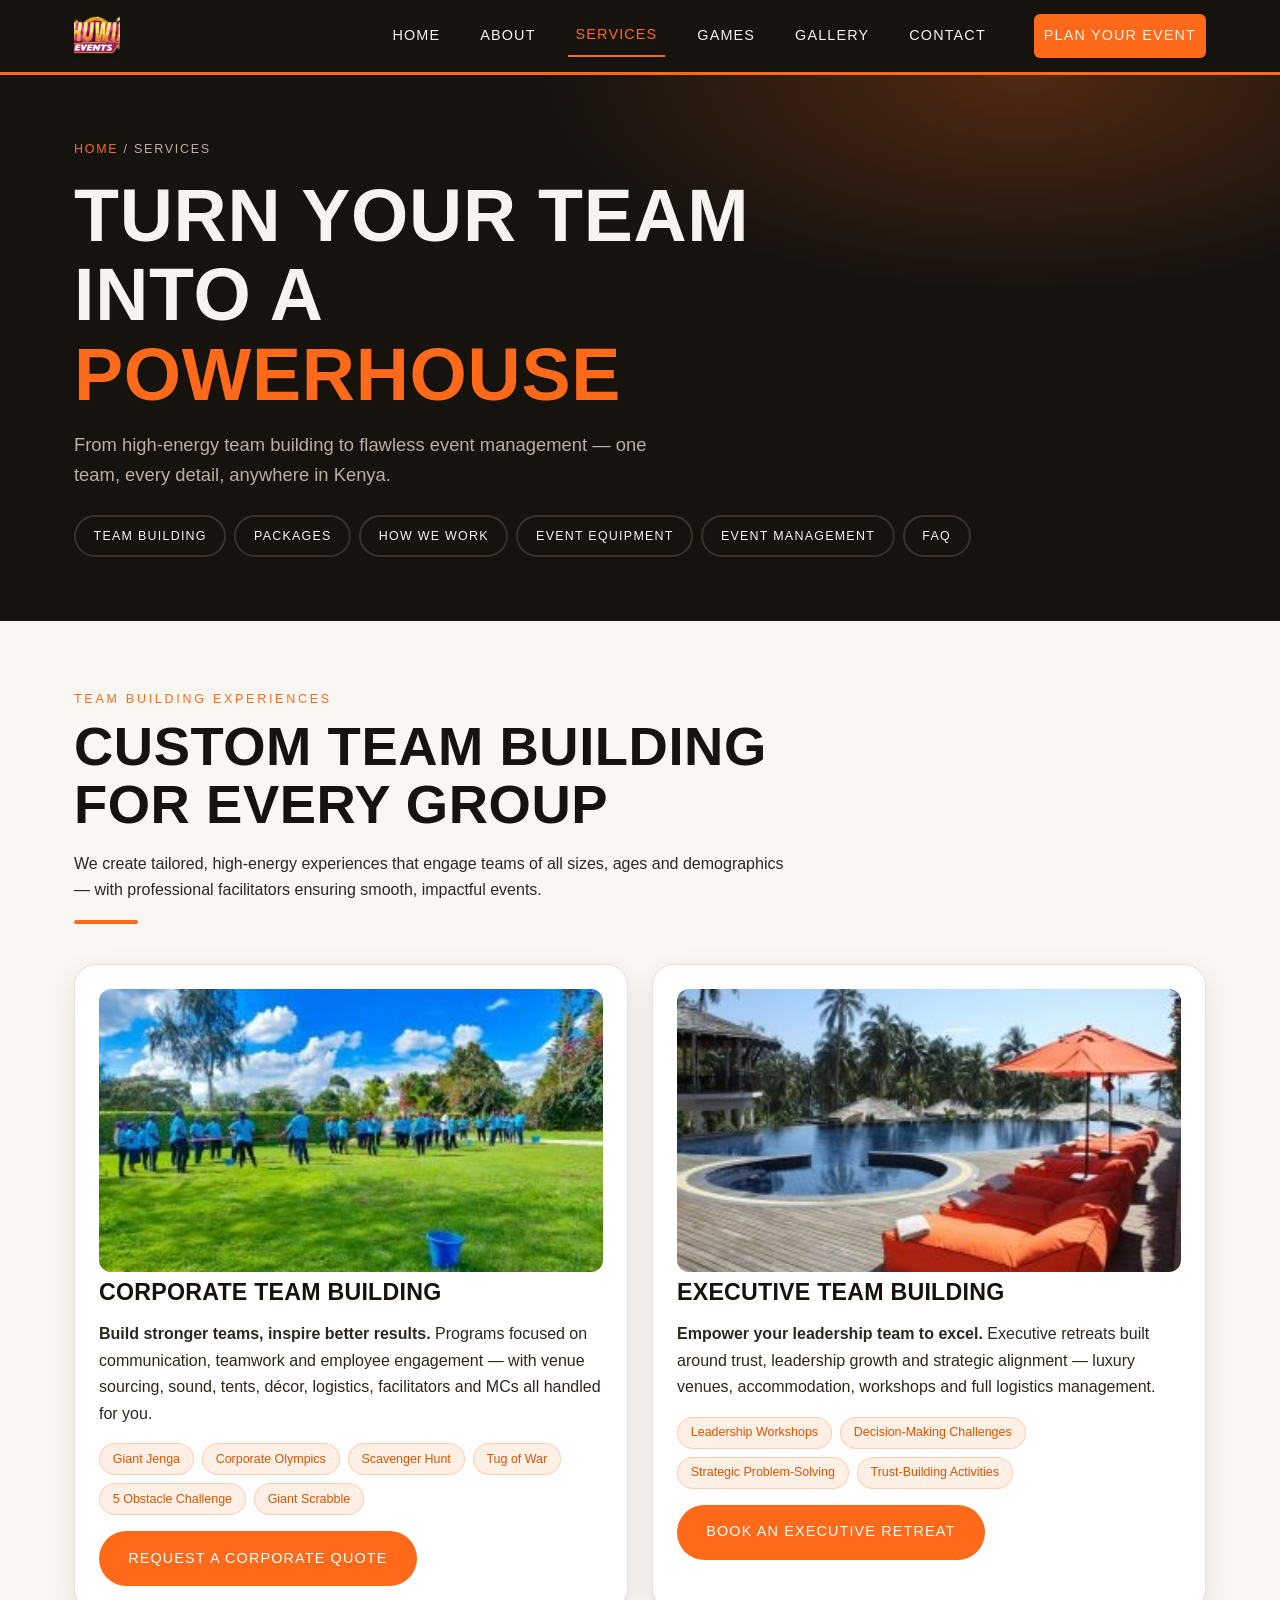
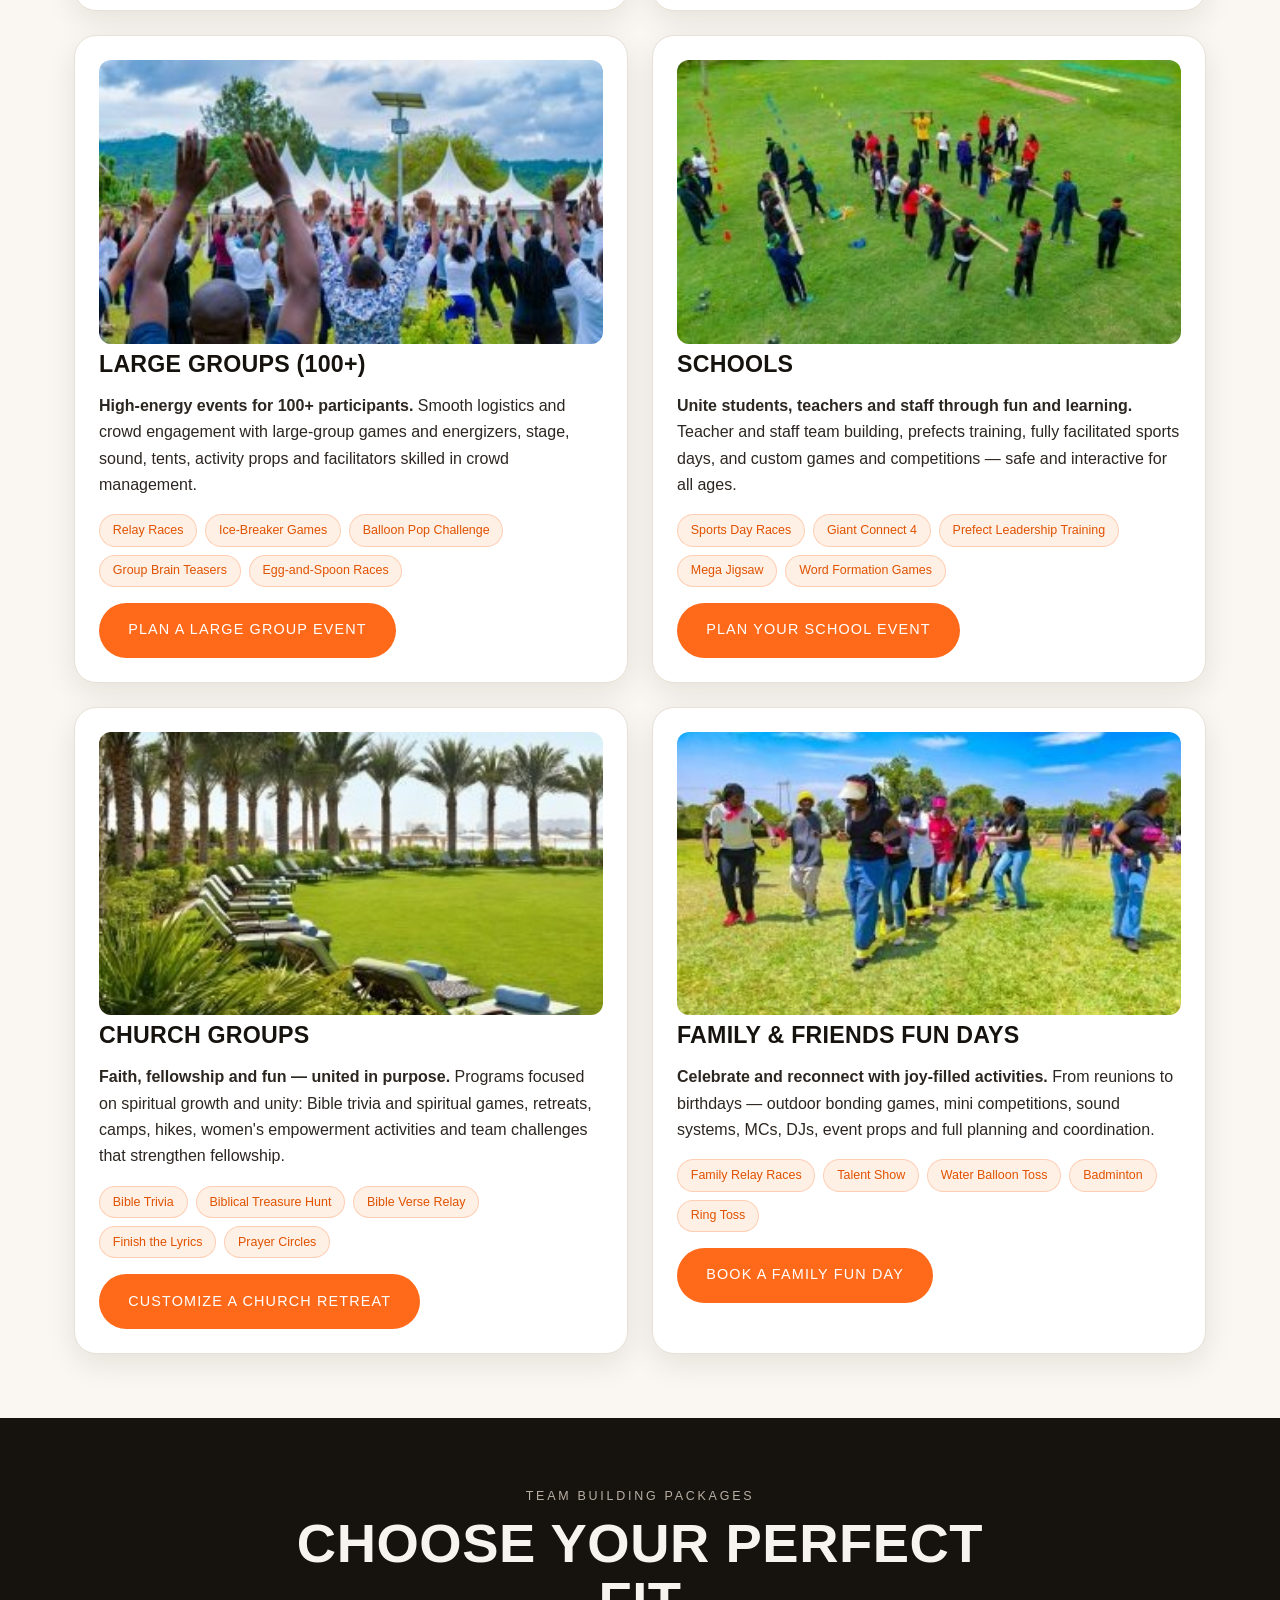
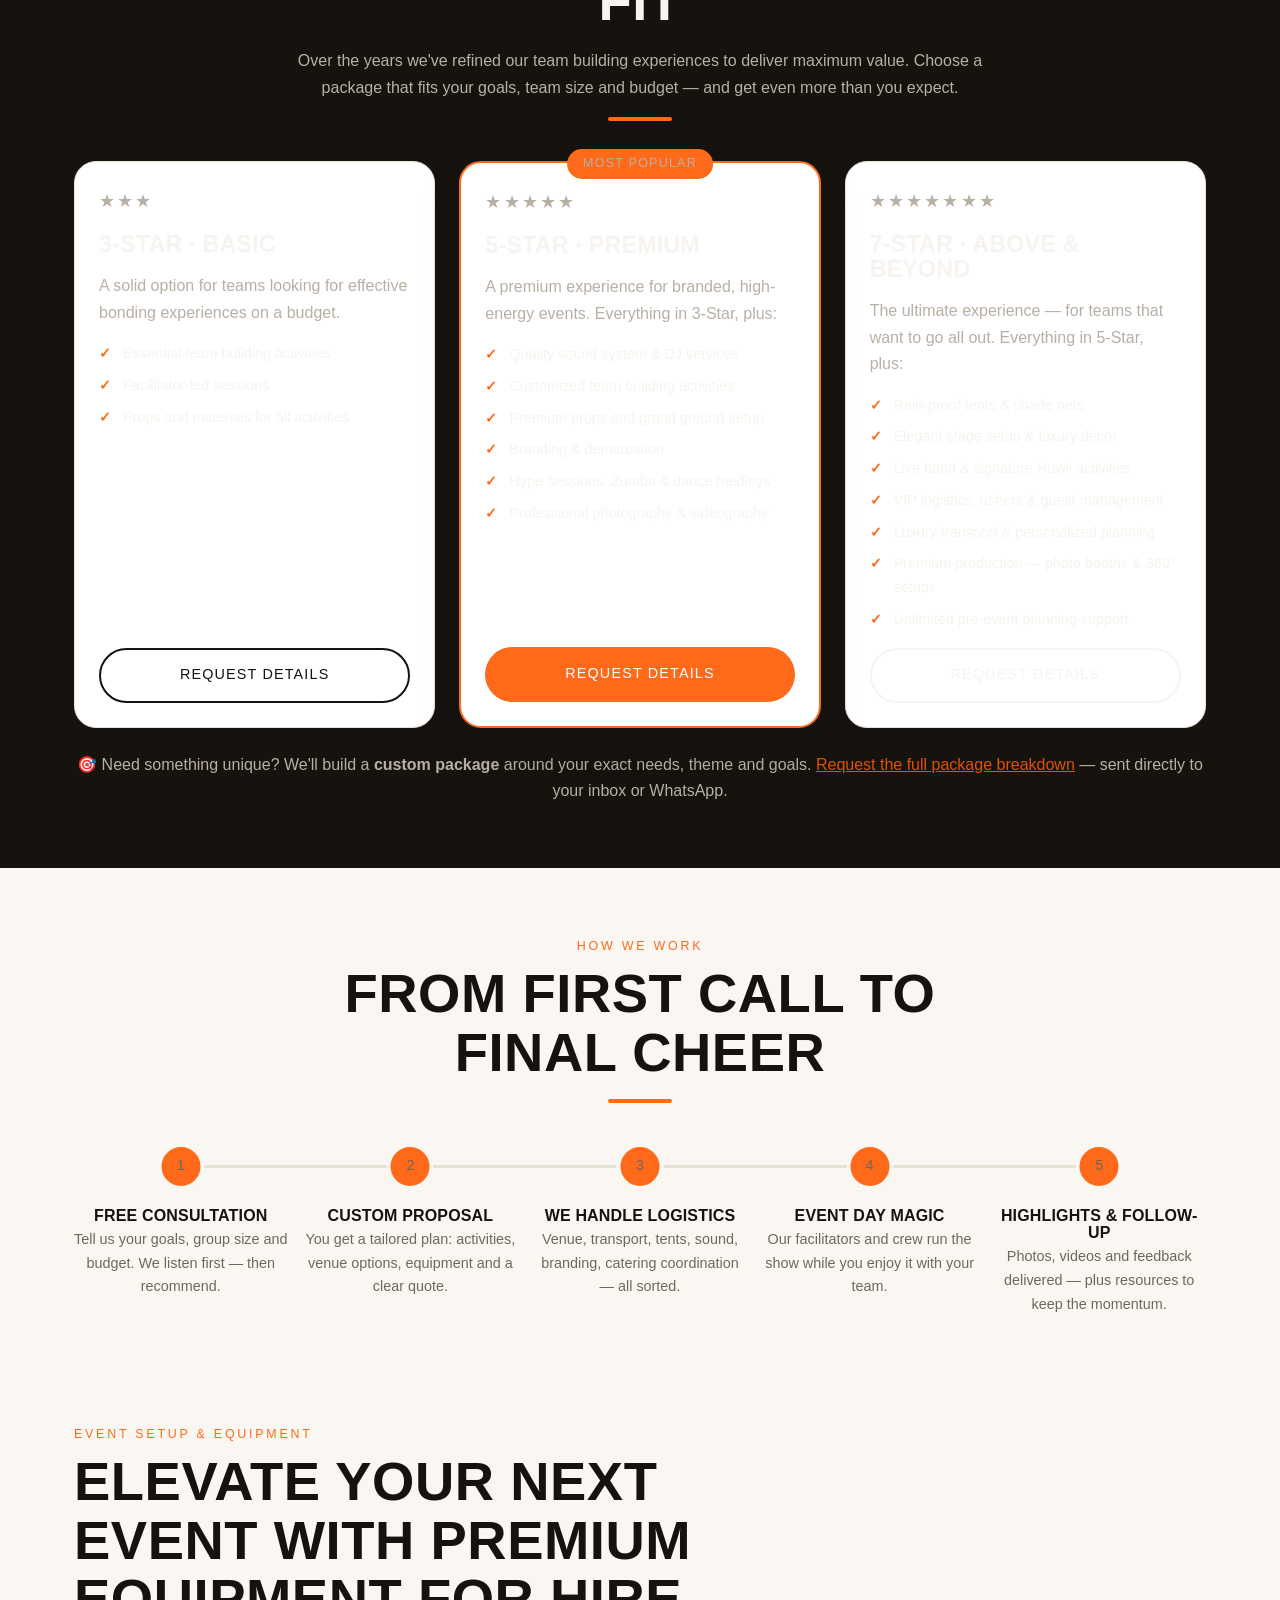
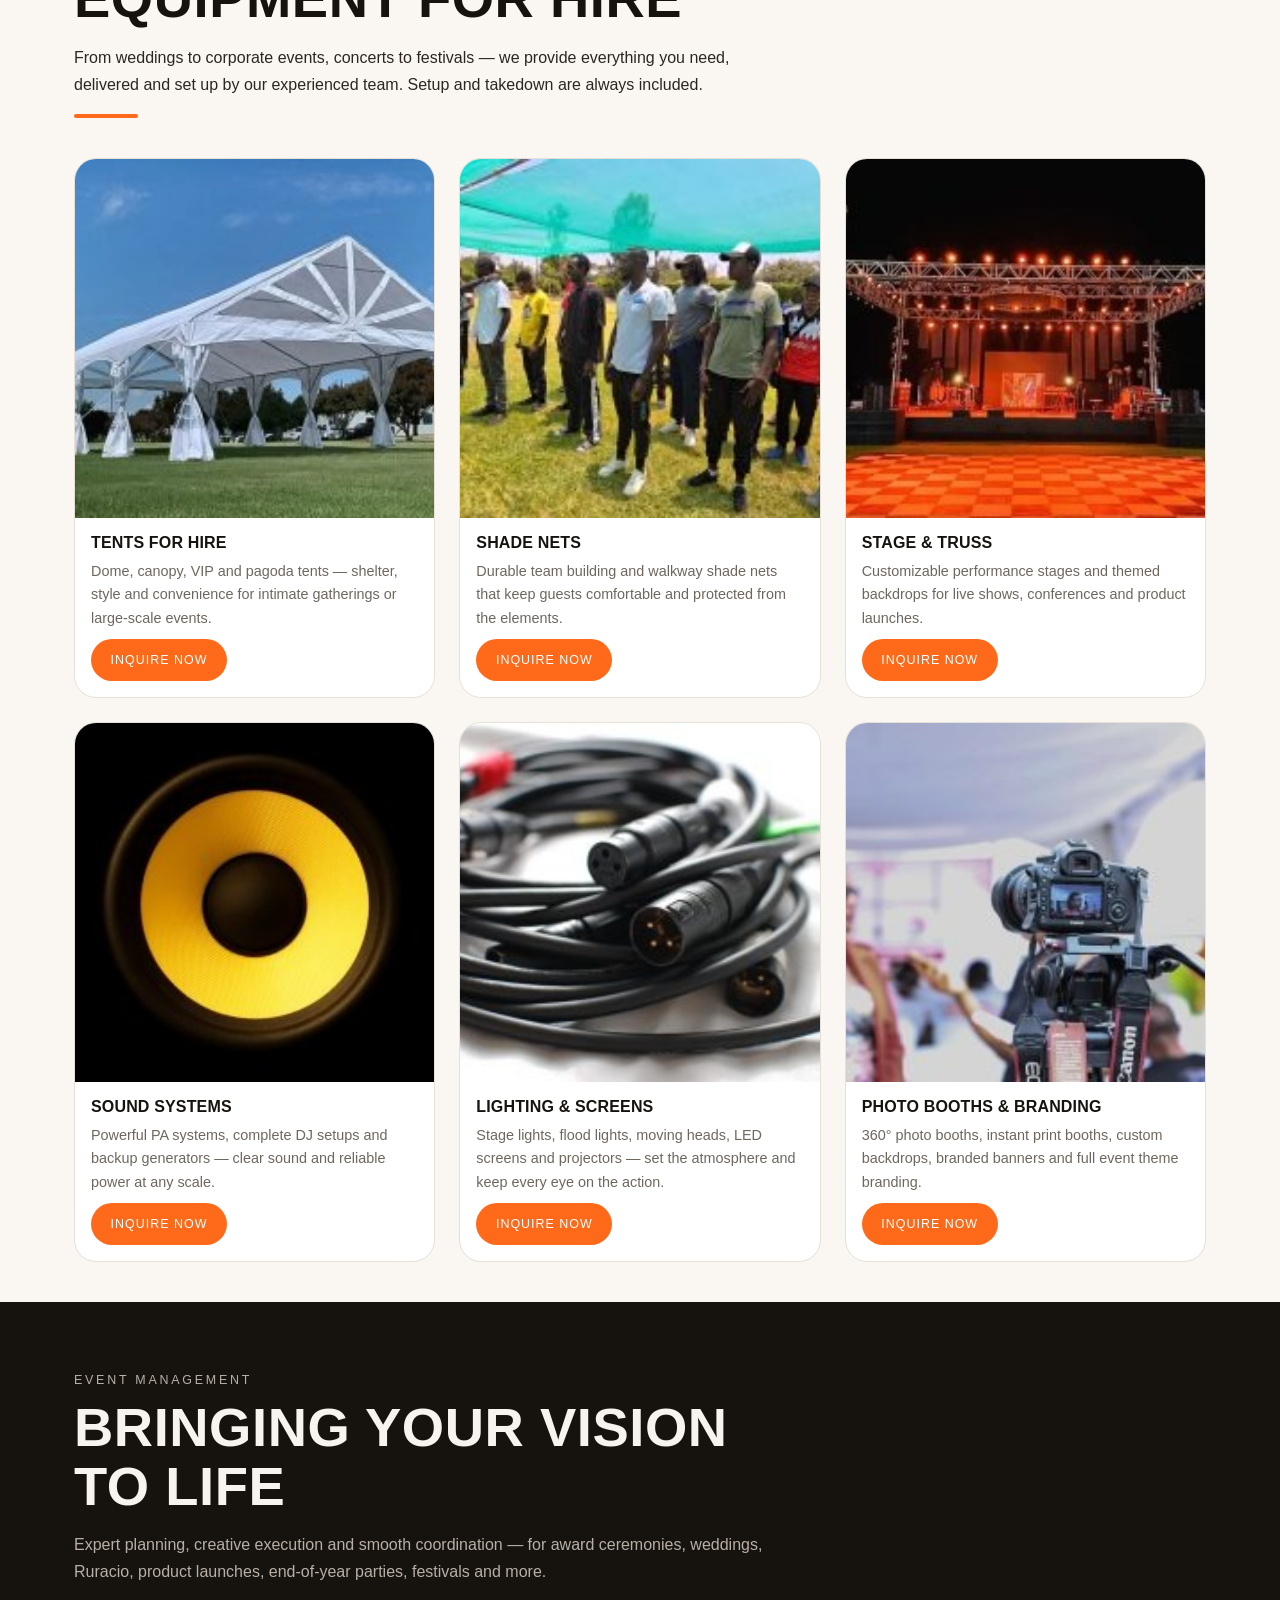
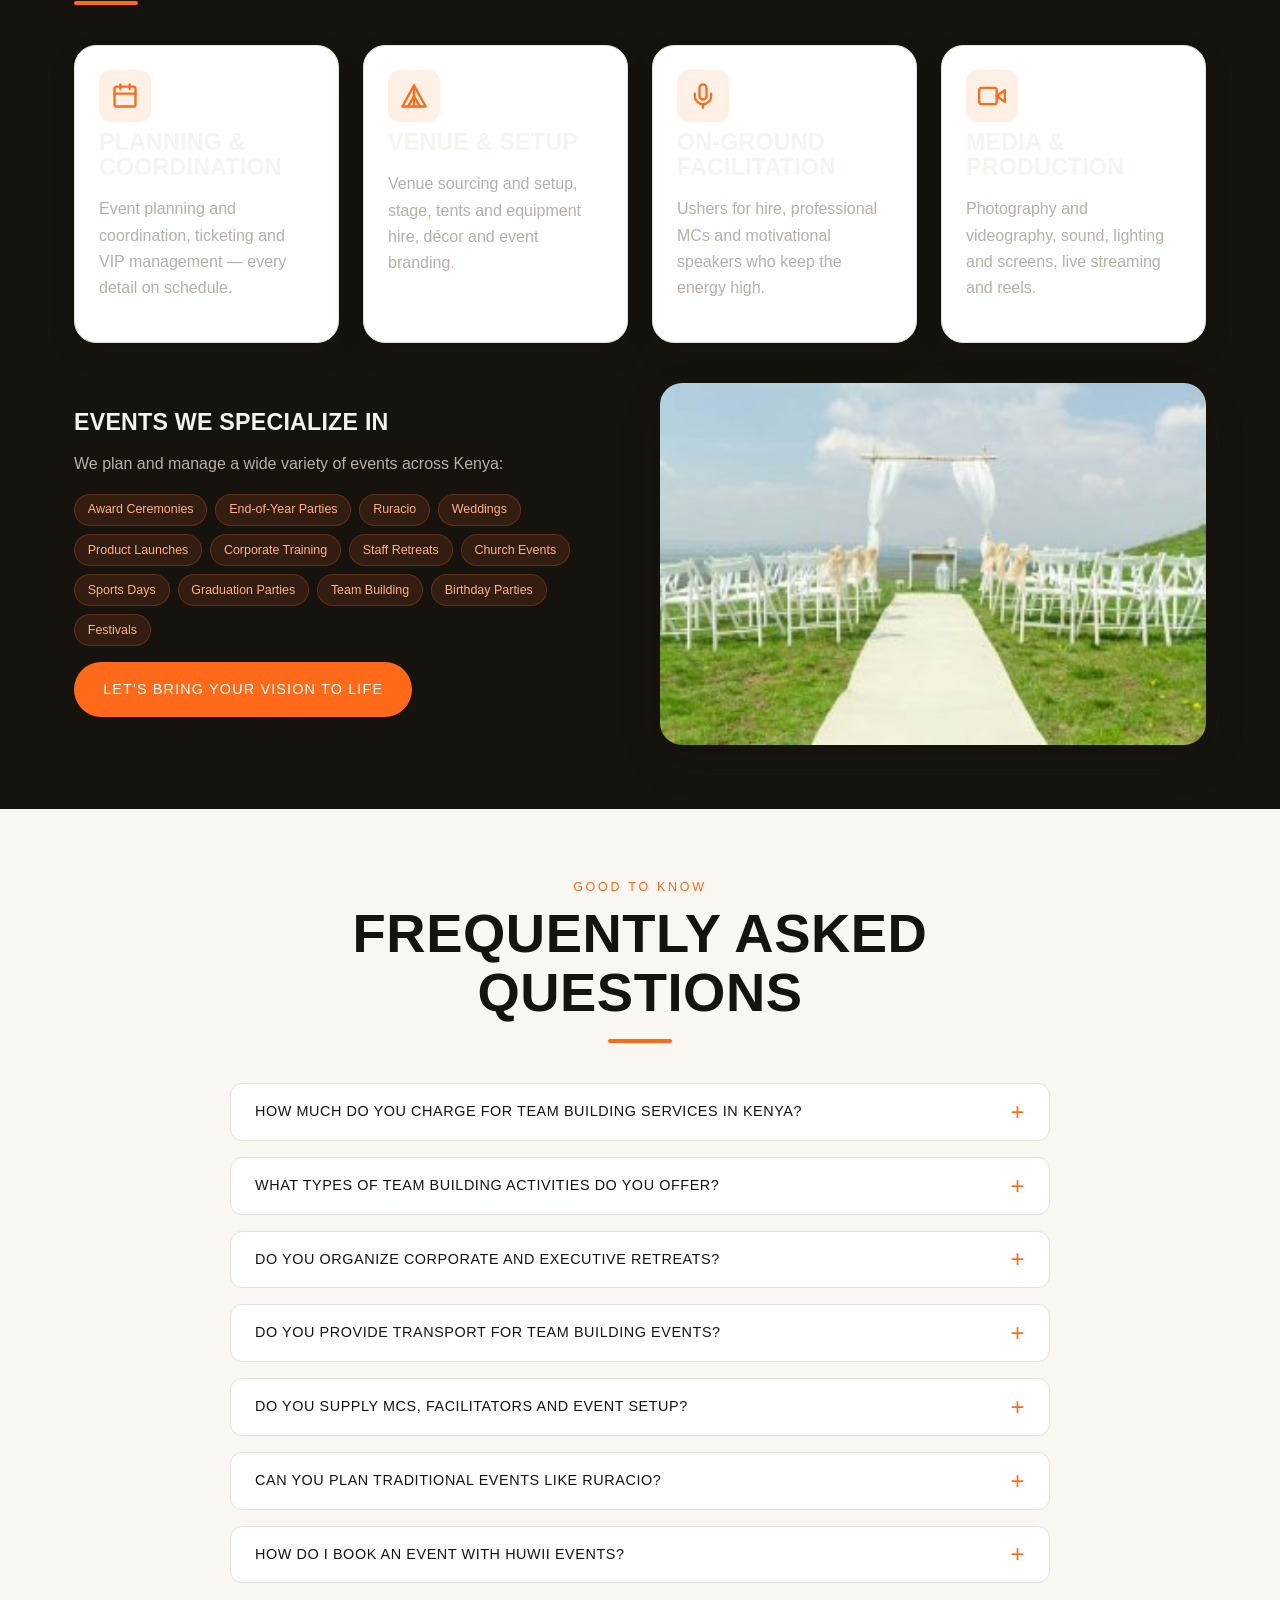
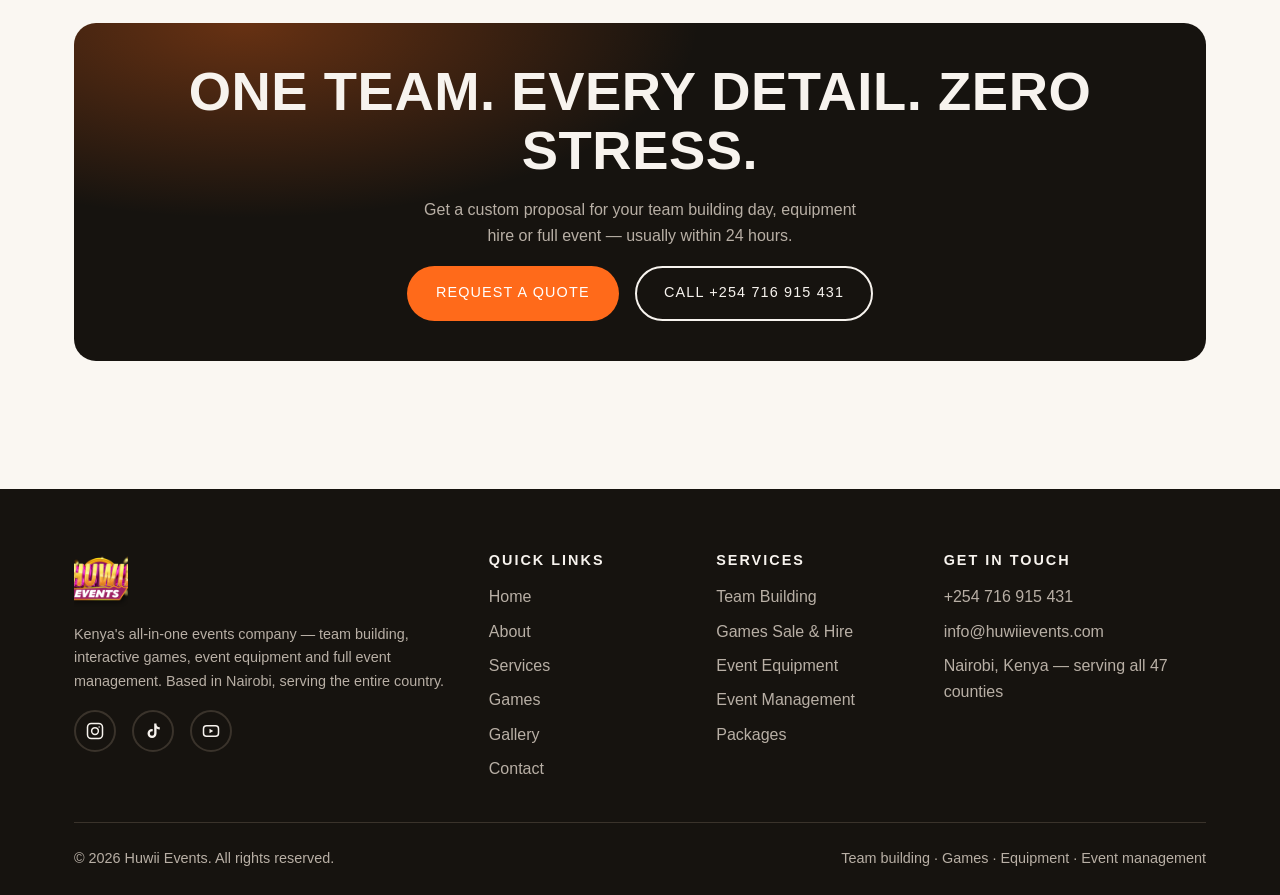
==== services.html @ 54074ad4 "Huwii Events website: 6 pages, shared design-system stylesheet Home, About, Services, Games, Gallery" ====
<!DOCTYPE html>
<html lang="en">
<head>
  <meta charset="UTF-8">
  <meta name="viewport" content="width=device-width, initial-scale=1.0">
  <title>Services | Team Building, Equipment Hire &amp; Event Management in Kenya — Huwii Events</title>
  <meta name="description" content="Explore Huwii Events services: corporate and school team building, executive retreats, event equipment for hire (tents, stages, sound, lighting) and full event management across Kenya. 3, 5 and 7-star packages available.">
  <link rel="canonical" href="https://huwiievents.com/services.html">
  <meta property="og:type" content="website">
  <meta property="og:title" content="Huwii Events Services | Team Building, Equipment &amp; Event Management">
  <meta property="og:description" content="Corporate and school team building, executive retreats, premium event equipment for hire and full event management across Kenya.">
  <meta property="og:url" content="https://huwiievents.com/services.html">
  <meta property="og:image" content="https://huwiievents.com/assets/imgi_56_Corporate-team-building-Huwii-Events-300x169.jpg">
  <meta name="twitter:card" content="summary_large_image">
  <meta name="twitter:title" content="Huwii Events Services | Team Building, Equipment &amp; Event Management">
  <meta name="twitter:description" content="Team building, executive retreats, event equipment for hire and full event management across Kenya.">
  <meta name="twitter:image" content="https://huwiievents.com/assets/imgi_56_Corporate-team-building-Huwii-Events-300x169.jpg">
  <link rel="icon" href="data:image/svg+xml,%3Csvg xmlns='http://www.w3.org/2000/svg' viewBox='0 0 100 100'%3E%3Ctext y='.9em' font-size='90'%3E%E2%9A%A1%3C/text%3E%3C/svg%3E">
  <link rel="stylesheet" href="styles.css">
  <script type="application/ld+json">
  {
    "@context": "https://schema.org",
    "@type": "Service",
    "serviceType": "Team Building and Event Management",
    "provider": {
      "@type": "LocalBusiness",
      "name": "Huwii Events",
      "telephone": "+254716915431",
      "email": "info@huwiievents.com",
      "address": { "@type": "PostalAddress", "addressLocality": "Nairobi", "addressCountry": "KE" }
    },
    "areaServed": "Kenya",
    "hasOfferCatalog": {
      "@type": "OfferCatalog",
      "name": "Huwii Events Services",
      "itemListElement": [
        { "@type": "Offer", "itemOffered": { "@type": "Service", "name": "Corporate Team Building" } },
        { "@type": "Offer", "itemOffered": { "@type": "Service", "name": "Executive Retreats" } },
        { "@type": "Offer", "itemOffered": { "@type": "Service", "name": "School Team Building and Sports Days" } },
        { "@type": "Offer", "itemOffered": { "@type": "Service", "name": "Event Equipment Hire" } },
        { "@type": "Offer", "itemOffered": { "@type": "Service", "name": "Event Management and Planning" } }
      ]
    }
  }
  </script>
</head>
<body>
  <a class="skip-link" href="#main">Skip to main content</a>

  <header class="site-header">
    <div class="container site-header__inner">
      <a class="brand" href="index.html">
        <img src="assets/imgi_331_cropped-cropped-HUWII-EVENTS-logo.png" alt="Huwii Events logo" width="150" height="106">
      </a>
      <input type="checkbox" id="nav-toggle" class="nav-toggle-input" aria-label="Open main menu">
      <label for="nav-toggle" class="nav-toggle" aria-hidden="true">
        <span></span><span></span><span></span>
      </label>
      <nav class="site-nav" aria-label="Main navigation">
        <ul>
          <li><a href="index.html">Home</a></li>
          <li><a href="about.html">About</a></li>
          <li><a href="services.html" aria-current="page">Services</a></li>
          <li><a href="games.html">Games</a></li>
          <li><a href="gallery.html">Gallery</a></li>
          <li><a href="contact.html">Contact</a></li>
          <li class="nav-cta"><a class="btn btn--primary" href="contact.html">Plan Your Event</a></li>
        </ul>
      </nav>
    </div>
  </header>

  <main id="main">

    <section class="page-hero" aria-labelledby="page-title">
      <div class="container">
        <nav class="breadcrumbs" aria-label="Breadcrumb"><a href="index.html">Home</a> / Services</nav>
        <h1 id="page-title">Turn Your Team Into a <span class="accent">Powerhouse</span></h1>
        <p>From high-energy team building to flawless event management — one team, every detail, anywhere in Kenya.</p>
        <ul class="anchor-tabs">
          <li><a href="#team-building">Team Building</a></li>
          <li><a href="#packages">Packages</a></li>
          <li><a href="#process">How We Work</a></li>
          <li><a href="#equipment">Event Equipment</a></li>
          <li><a href="#event-management">Event Management</a></li>
          <li><a href="#services-faq">FAQ</a></li>
        </ul>
      </div>
    </section>

    <!-- Team building -->
    <section class="section" id="team-building" aria-labelledby="tb-title">
      <div class="container">
        <div class="section-head">
          <p class="kicker">Team building experiences</p>
          <h2 id="tb-title">Custom Team Building for Every Group</h2>
          <p>We create tailored, high-energy experiences that engage teams of all sizes, ages and demographics — with professional facilitators ensuring smooth, impactful events.</p>
          <span class="underline-accent" aria-hidden="true"></span>
        </div>

        <div class="grid grid--2">
          <article class="card">
            <img src="assets/imgi_56_Corporate-team-building-Huwii-Events-300x169.jpg" alt="Corporate team building session run by Huwii Events" loading="lazy" width="300" height="169" style="border-radius: var(--radius-md); width: 100%; aspect-ratio: 16/9; object-fit: cover;">
            <h3>Corporate Team Building</h3>
            <p><strong>Build stronger teams, inspire better results.</strong> Programs focused on communication, teamwork and employee engagement — with venue sourcing, sound, tents, décor, logistics, facilitators and MCs all handled for you.</p>
            <ul class="chip-row">
              <li class="chip">Giant Jenga</li>
              <li class="chip">Corporate Olympics</li>
              <li class="chip">Scavenger Hunt</li>
              <li class="chip">Tug of War</li>
              <li class="chip">5 Obstacle Challenge</li>
              <li class="chip">Giant Scrabble</li>
            </ul>
            <a class="btn btn--primary" href="contact.html">Request a Corporate Quote</a>
          </article>

          <article class="card">
            <img src="assets/imgi_227_nhotels-300x200.jpg" alt="Premium retreat venue for executive team building" loading="lazy" width="300" height="200" style="border-radius: var(--radius-md); width: 100%; aspect-ratio: 16/9; object-fit: cover;">
            <h3>Executive Team Building</h3>
            <p><strong>Empower your leadership team to excel.</strong> Executive retreats built around trust, leadership growth and strategic alignment — luxury venues, accommodation, workshops and full logistics management.</p>
            <ul class="chip-row">
              <li class="chip">Leadership Workshops</li>
              <li class="chip">Decision-Making Challenges</li>
              <li class="chip">Strategic Problem-Solving</li>
              <li class="chip">Trust-Building Activities</li>
            </ul>
            <a class="btn btn--primary" href="contact.html">Book an Executive Retreat</a>
          </article>

          <article class="card">
            <img src="assets/imgi_53_Large-crowds-teambuilding-huwii-events-2-300x169.jpg" alt="Huwii Events managing a large group team building event with over 100 participants" loading="lazy" width="300" height="169" style="border-radius: var(--radius-md); width: 100%; aspect-ratio: 16/9; object-fit: cover;">
            <h3>Large Groups (100+)</h3>
            <p><strong>High-energy events for 100+ participants.</strong> Smooth logistics and crowd engagement with large-group games and energizers, stage, sound, tents, activity props and facilitators skilled in crowd management.</p>
            <ul class="chip-row">
              <li class="chip">Relay Races</li>
              <li class="chip">Ice-Breaker Games</li>
              <li class="chip">Balloon Pop Challenge</li>
              <li class="chip">Group Brain Teasers</li>
              <li class="chip">Egg-and-Spoon Races</li>
            </ul>
            <a class="btn btn--primary" href="contact.html">Plan a Large Group Event</a>
          </article>

          <article class="card">
            <img src="assets/imgi_52_Schools-Team-Building-Huwii-Events-300x169.jpg" alt="School students at a fully facilitated Huwii Events sports day" loading="lazy" width="300" height="169" style="border-radius: var(--radius-md); width: 100%; aspect-ratio: 16/9; object-fit: cover;">
            <h3>Schools</h3>
            <p><strong>Unite students, teachers and staff through fun and learning.</strong> Teacher and staff team building, prefects training, fully facilitated sports days, and custom games and competitions — safe and interactive for all ages.</p>
            <ul class="chip-row">
              <li class="chip">Sports Day Races</li>
              <li class="chip">Giant Connect 4</li>
              <li class="chip">Prefect Leadership Training</li>
              <li class="chip">Mega Jigsaw</li>
              <li class="chip">Word Formation Games</li>
            </ul>
            <a class="btn btn--primary" href="contact.html">Plan Your School Event</a>
          </article>

          <article class="card">
            <img src="assets/imgi_229_mama-300x200.jpg" alt="Church group gathering organized by Huwii Events" loading="lazy" width="300" height="200" style="border-radius: var(--radius-md); width: 100%; aspect-ratio: 16/9; object-fit: cover;">
            <h3>Church Groups</h3>
            <p><strong>Faith, fellowship and fun — united in purpose.</strong> Programs focused on spiritual growth and unity: Bible trivia and spiritual games, retreats, camps, hikes, women's empowerment activities and team challenges that strengthen fellowship.</p>
            <ul class="chip-row">
              <li class="chip">Bible Trivia</li>
              <li class="chip">Biblical Treasure Hunt</li>
              <li class="chip">Bible Verse Relay</li>
              <li class="chip">Finish the Lyrics</li>
              <li class="chip">Prayer Circles</li>
            </ul>
            <a class="btn btn--primary" href="contact.html">Customize a Church Retreat</a>
          </article>

          <article class="card">
            <img src="assets/imgi_54_Family-and-Friends-Huwii-Events-Team-Building-300x169.jpg" alt="Families and friends playing games at a Huwii Events fun day" loading="lazy" width="300" height="169" style="border-radius: var(--radius-md); width: 100%; aspect-ratio: 16/9; object-fit: cover;">
            <h3>Family &amp; Friends Fun Days</h3>
            <p><strong>Celebrate and reconnect with joy-filled activities.</strong> From reunions to birthdays — outdoor bonding games, mini competitions, sound systems, MCs, DJs, event props and full planning and coordination.</p>
            <ul class="chip-row">
              <li class="chip">Family Relay Races</li>
              <li class="chip">Talent Show</li>
              <li class="chip">Water Balloon Toss</li>
              <li class="chip">Badminton</li>
              <li class="chip">Ring Toss</li>
            </ul>
            <a class="btn btn--primary" href="contact.html">Book a Family Fun Day</a>
          </article>
        </div>
      </div>
    </section>

    <!-- Packages (pricing tiers) -->
    <section class="section section--dark" id="packages" aria-labelledby="packages-title">
      <div class="container">
        <div class="section-head section-head--center">
          <p class="kicker">Team building packages</p>
          <h2 id="packages-title">Choose Your Perfect Fit</h2>
          <p>Over the years we've refined our team building experiences to deliver maximum value. Choose a package that fits your goals, team size and budget — and get even more than you expect.</p>
          <span class="underline-accent" aria-hidden="true"></span>
        </div>
        <div class="tier-grid">
          <article class="tier">
            <p class="tier__stars mb-0" aria-label="3-star package">★★★</p>
            <h3>3-Star &middot; Basic</h3>
            <p class="mb-0">A solid option for teams looking for effective bonding experiences on a budget.</p>
            <ul>
              <li>Essential team building activities</li>
              <li>Facilitator-led sessions</li>
              <li>Props and materials for all activities</li>
            </ul>
            <a class="btn btn--ghost" href="contact.html">Request Details</a>
          </article>
          <article class="tier tier--featured">
            <p class="tier__flag mb-0">Most Popular</p>
            <p class="tier__stars mb-0" aria-label="5-star package">★★★★★</p>
            <h3>5-Star &middot; Premium</h3>
            <p class="mb-0">A premium experience for branded, high-energy events. Everything in 3-Star, plus:</p>
            <ul>
              <li>Quality sound system &amp; DJ services</li>
              <li>Customized team building activities</li>
              <li>Premium props and grand ground setup</li>
              <li>Branding &amp; demarcation</li>
              <li>Hype sessions, Zumba &amp; dance medleys</li>
              <li>Professional photography &amp; videography</li>
            </ul>
            <a class="btn btn--primary" href="contact.html">Request Details</a>
          </article>
          <article class="tier">
            <p class="tier__stars mb-0" aria-label="7-star package">★★★★★★★</p>
            <h3>7-Star &middot; Above &amp; Beyond</h3>
            <p class="mb-0">The ultimate experience — for teams that want to go all out. Everything in 5-Star, plus:</p>
            <ul>
              <li>Rain-proof tents &amp; shade nets</li>
              <li>Elegant stage setup &amp; luxury décor</li>
              <li>Live band &amp; signature Huwii activities</li>
              <li>VIP logistics, ushers &amp; guest management</li>
              <li>Luxury transport &amp; personalized planning</li>
              <li>Premium production — photo booths &amp; 360° setups</li>
              <li>Unlimited pre-event planning support</li>
            </ul>
            <a class="btn btn--ghost-invert" href="contact.html">Request Details</a>
          </article>
        </div>
        <p class="text-center mt-4 mb-0">🎯 Need something unique? We'll build a <strong>custom package</strong> around your exact needs, theme and goals. <a href="contact.html">Request the full package breakdown</a> — sent directly to your inbox or WhatsApp.</p>
      </div>
    </section>

    <!-- Process timeline -->
    <section class="section" id="process" aria-labelledby="process-title">
      <div class="container">
        <div class="section-head section-head--center">
          <p class="kicker">How we work</p>
          <h2 id="process-title">From First Call to Final Cheer</h2>
          <span class="underline-accent" aria-hidden="true"></span>
        </div>
        <ol class="timeline">
          <li>
            <p class="timeline__num mb-0" aria-hidden="true">1</p>
            <h3>Free Consultation</h3>
            <p>Tell us your goals, group size and budget. We listen first — then recommend.</p>
          </li>
          <li>
            <p class="timeline__num mb-0" aria-hidden="true">2</p>
            <h3>Custom Proposal</h3>
            <p>You get a tailored plan: activities, venue options, equipment and a clear quote.</p>
          </li>
          <li>
            <p class="timeline__num mb-0" aria-hidden="true">3</p>
            <h3>We Handle Logistics</h3>
            <p>Venue, transport, tents, sound, branding, catering coordination — all sorted.</p>
          </li>
          <li>
            <p class="timeline__num mb-0" aria-hidden="true">4</p>
            <h3>Event Day Magic</h3>
            <p>Our facilitators and crew run the show while you enjoy it with your team.</p>
          </li>
          <li>
            <p class="timeline__num mb-0" aria-hidden="true">5</p>
            <h3>Highlights &amp; Follow-Up</h3>
            <p>Photos, videos and feedback delivered — plus resources to keep the momentum.</p>
          </li>
        </ol>
      </div>
    </section>

    <!-- Equipment -->
    <section class="section section--tight" id="equipment" aria-labelledby="equip-title">
      <div class="container">
        <div class="section-head">
          <p class="kicker">Event setup &amp; equipment</p>
          <h2 id="equip-title">Elevate Your Next Event With Premium Equipment for Hire</h2>
          <p>From weddings to corporate events, concerts to festivals — we provide everything you need, delivered and set up by our experienced team. Setup and takedown are always included.</p>
          <span class="underline-accent" aria-hidden="true"></span>
        </div>
        <div class="grid grid--3">
          <article class="product-card">
            <img src="assets/imgi_65_Tents-for-Hire-Huwii-Events-Team-Building--300x200.jpg" alt="Event tents set up by Huwii Events" loading="lazy" width="300" height="200">
            <div class="product-card__body">
              <h3>Tents for Hire</h3>
              <p>Dome, canopy, VIP and pagoda tents — shelter, style and convenience for intimate gatherings or large-scale events.</p>
              <a class="btn btn--primary" href="contact.html">Inquire Now</a>
            </div>
          </article>
          <article class="product-card">
            <img src="assets/imgi_59_SHADE-NET-300x169.jpg" alt="Large shade nets covering an outdoor team building area" loading="lazy" width="300" height="169">
            <div class="product-card__body">
              <h3>Shade Nets</h3>
              <p>Durable team building and walkway shade nets that keep guests comfortable and protected from the elements.</p>
              <a class="btn btn--primary" href="contact.html">Inquire Now</a>
            </div>
          </article>
          <article class="product-card">
            <img src="assets/imgi_66_Stage-Truss-Hire-Huwii-Events-Team-Building--300x203.jpg" alt="Professional stage and truss setup for hire" loading="lazy" width="300" height="203">
            <div class="product-card__body">
              <h3>Stage &amp; Truss</h3>
              <p>Customizable performance stages and themed backdrops for live shows, conferences and product launches.</p>
              <a class="btn btn--primary" href="contact.html">Inquire Now</a>
            </div>
          </article>
          <article class="product-card">
            <img src="assets/imgi_203_speakers-300x230.jpg" alt="Professional PA speakers for event sound" loading="lazy" width="300" height="230">
            <div class="product-card__body">
              <h3>Sound Systems</h3>
              <p>Powerful PA systems, complete DJ setups and backup generators — clear sound and reliable power at any scale.</p>
              <a class="btn btn--primary" href="contact.html">Inquire Now</a>
            </div>
          </article>
          <article class="product-card">
            <img src="assets/imgi_200_electronics-6826542_1280-300x201.jpg" alt="Stage and event lighting equipment" loading="lazy" width="300" height="201">
            <div class="product-card__body">
              <h3>Lighting &amp; Screens</h3>
              <p>Stage lights, flood lights, moving heads, LED screens and projectors — set the atmosphere and keep every eye on the action.</p>
              <a class="btn btn--primary" href="contact.html">Inquire Now</a>
            </div>
          </article>
          <article class="product-card">
            <img src="assets/imgi_125_camera-1867184_1280-300x200.jpg" alt="Professional camera used for event photo booths and coverage" loading="lazy" width="300" height="200">
            <div class="product-card__body">
              <h3>Photo Booths &amp; Branding</h3>
              <p>360° photo booths, instant print booths, custom backdrops, branded banners and full event theme branding.</p>
              <a class="btn btn--primary" href="contact.html">Inquire Now</a>
            </div>
          </article>
        </div>
      </div>
    </section>

    <!-- Event management -->
    <section class="section section--dark" id="event-management" aria-labelledby="em-title">
      <div class="container">
        <div class="section-head">
          <p class="kicker">Event management</p>
          <h2 id="em-title">Bringing Your Vision to Life</h2>
          <p>Expert planning, creative execution and smooth coordination — for award ceremonies, weddings, Ruracio, product launches, end-of-year parties, festivals and more.</p>
          <span class="underline-accent" aria-hidden="true"></span>
        </div>
        <div class="grid grid--4">
          <article class="card">
            <div class="card__icon" aria-hidden="true">
              <svg viewBox="0 0 24 24" fill="none" stroke="currentColor" stroke-width="2" stroke-linecap="round" stroke-linejoin="round"><rect x="3" y="4" width="18" height="17" rx="2"/><path d="M16 2v4M8 2v4M3 10h18"/></svg>
            </div>
            <h3>Planning &amp; Coordination</h3>
            <p>Event planning and coordination, ticketing and VIP management — every detail on schedule.</p>
          </article>
          <article class="card">
            <div class="card__icon" aria-hidden="true">
              <svg viewBox="0 0 24 24" fill="none" stroke="currentColor" stroke-width="2" stroke-linecap="round" stroke-linejoin="round"><path d="M12 3 2 21h20L12 3z"/><path d="M12 3v18"/><path d="M7 21l5-9 5 9"/></svg>
            </div>
            <h3>Venue &amp; Setup</h3>
            <p>Venue sourcing and setup, stage, tents and equipment hire, décor and event branding.</p>
          </article>
          <article class="card">
            <div class="card__icon" aria-hidden="true">
              <svg viewBox="0 0 24 24" fill="none" stroke="currentColor" stroke-width="2" stroke-linecap="round" stroke-linejoin="round"><path d="M12 2a3 3 0 0 0-3 3v7a3 3 0 0 0 6 0V5a3 3 0 0 0-3-3z"/><path d="M19 10v2a7 7 0 0 1-14 0v-2"/><path d="M12 19v3"/></svg>
            </div>
            <h3>On-Ground Facilitation</h3>
            <p>Ushers for hire, professional MCs and motivational speakers who keep the energy high.</p>
          </article>
          <article class="card">
            <div class="card__icon" aria-hidden="true">
              <svg viewBox="0 0 24 24" fill="none" stroke="currentColor" stroke-width="2" stroke-linecap="round" stroke-linejoin="round"><path d="M23 7 16 12l7 5V7z"/><rect x="1" y="5" width="15" height="14" rx="2"/></svg>
            </div>
            <h3>Media &amp; Production</h3>
            <p>Photography and videography, sound, lighting and screens, live streaming and reels.</p>
          </article>
        </div>

        <div class="split mt-5">
          <div>
            <h3>Events We Specialize In</h3>
            <p>We plan and manage a wide variety of events across Kenya:</p>
            <ul class="chip-row">
              <li class="chip">Award Ceremonies</li>
              <li class="chip">End-of-Year Parties</li>
              <li class="chip">Ruracio</li>
              <li class="chip">Weddings</li>
              <li class="chip">Product Launches</li>
              <li class="chip">Corporate Training</li>
              <li class="chip">Staff Retreats</li>
              <li class="chip">Church Events</li>
              <li class="chip">Sports Days</li>
              <li class="chip">Graduation Parties</li>
              <li class="chip">Team Building</li>
              <li class="chip">Birthday Parties</li>
              <li class="chip">Festivals</li>
            </ul>
            <a class="btn btn--primary" href="contact.html">Let's Bring Your Vision to Life</a>
          </div>
          <div class="split__media">
            <img src="assets/imgi_49_Weddings-Huwii-Events-Team-Building-574011-300x199.jpg" alt="Elegant wedding setup managed end-to-end by Huwii Events" loading="lazy" width="300" height="199">
          </div>
        </div>
      </div>
    </section>

    <!-- FAQ -->
    <section class="section" id="services-faq" aria-labelledby="faq-title">
      <div class="container">
        <div class="section-head section-head--center">
          <p class="kicker">Good to know</p>
          <h2 id="faq-title">Frequently Asked Questions</h2>
          <span class="underline-accent" aria-hidden="true"></span>
        </div>
        <div class="faq">
          <details>
            <summary>How much do you charge for team building services in Kenya?</summary>
            <div class="faq__body">
              <p>There are no fixed rates for our team building packages. Pricing depends on the number of participants, event location, duration and the specific services or activities required. Whether it's a corporate retreat, school fun day or church group outing, we provide customized packages to suit your goals and budget. <a href="contact.html">Contact us for a personalized quote</a>.</p>
            </div>
          </details>
          <details>
            <summary>What types of team building activities do you offer?</summary>
            <div class="faq__body">
              <p>We offer a wide range of custom team building activities in Kenya, including outdoor games, group challenges, corporate Olympics, icebreakers and obstacle courses. We cater to corporate teams, executives, schools, churches and families — all designed to boost collaboration, communication and team morale.</p>
            </div>
          </details>
          <details>
            <summary>Do you organize corporate and executive retreats?</summary>
            <div class="faq__body">
              <p>Yes! We offer expertly curated corporate retreats and executive team building retreats in Kenya, held in premium venues with strategic workshops, leadership training and relaxing team bonding experiences.</p>
            </div>
          </details>
          <details>
            <summary>Do you provide transport for team building events?</summary>
            <div class="faq__body">
              <p>Absolutely. We provide reliable transport solutions — from corporate shuttle services to school buses and group travel coordination — so all participants arrive safely and on time, no matter the event location.</p>
            </div>
          </details>
          <details>
            <summary>Do you supply MCs, facilitators and event setup?</summary>
            <div class="faq__body">
              <p>Yes. Huwii Events is a full-service events company offering professional facilitators, MCs, motivational speakers and event coordination — plus sound systems, tents, décor and branding for a smooth, successful event.</p>
            </div>
          </details>
          <details>
            <summary>Can you plan traditional events like Ruracio?</summary>
            <div class="faq__body">
              <p>Yes, we're experienced in organizing traditional Kenyan events such as Ruracio ceremonies. We respect cultural practices while providing modern support like décor, catering coordination and MC services.</p>
            </div>
          </details>
          <details>
            <summary>How do I book an event with Huwii Events?</summary>
            <div class="faq__body">
              <p>Booking is easy! Reach out through our <a href="contact.html">contact form</a>, phone or email and we'll schedule a free consultation, recommend activities and support you from venue sourcing to facilitation.</p>
            </div>
          </details>
        </div>
        <div class="cta-band mt-5">
          <h2>One Team. Every Detail. Zero Stress.</h2>
          <p>Get a custom proposal for your team building day, equipment hire or full event — usually within 24 hours.</p>
          <div class="btn-row">
            <a class="btn btn--primary" href="contact.html">Request a Quote</a>
            <a class="btn btn--ghost-invert" href="tel:+254716915431">Call +254 716 915 431</a>
          </div>
        </div>
      </div>
    </section>

  </main>

  <footer class="site-footer">
    <div class="container">
      <div class="site-footer__grid">
        <div>
          <img src="assets/imgi_331_cropped-cropped-HUWII-EVENTS-logo.png" alt="Huwii Events logo" loading="lazy" width="150" height="106">
          <p>Kenya's all-in-one events company — team building, interactive games, event equipment and full event management. Based in Nairobi, serving the entire country.</p>
          <div class="social-row">
            <a href="https://www.instagram.com/huwiievents/" rel="noopener" aria-label="Huwii Events on Instagram">
              <svg viewBox="0 0 24 24" fill="none" stroke="currentColor" stroke-width="2" stroke-linecap="round" stroke-linejoin="round" aria-hidden="true"><rect x="2" y="2" width="20" height="20" rx="5"/><circle cx="12" cy="12" r="4.5"/><circle cx="17.5" cy="6.5" r="1" fill="currentColor" stroke="none"/></svg>
            </a>
            <a href="https://www.tiktok.com/@huwii.events" rel="noopener" aria-label="Huwii Events on TikTok">
              <svg viewBox="0 0 24 24" fill="currentColor" aria-hidden="true"><path d="M16.6 2h-3v13.3a2.9 2.9 0 1 1-2.9-2.9c.3 0 .6 0 .9.1V9.4a6 6 0 0 0-.9-.07 6 6 0 1 0 6 6V8.7a7.6 7.6 0 0 0 4.3 1.3v-3a4.6 4.6 0 0 1-4.4-5z"/></svg>
            </a>
            <a href="https://www.youtube.com/watch?v=QLNZKpGAMnc" rel="noopener" aria-label="Huwii Events on YouTube">
              <svg viewBox="0 0 24 24" fill="none" stroke="currentColor" stroke-width="2" stroke-linecap="round" stroke-linejoin="round" aria-hidden="true"><rect x="2" y="5" width="20" height="14" rx="4"/><path d="m10 9 5 3-5 3V9z" fill="currentColor" stroke="none"/></svg>
            </a>
          </div>
        </div>
        <nav aria-label="Footer quick links">
          <h2>Quick Links</h2>
          <ul>
            <li><a href="index.html">Home</a></li>
            <li><a href="about.html">About</a></li>
            <li><a href="services.html">Services</a></li>
            <li><a href="games.html">Games</a></li>
            <li><a href="gallery.html">Gallery</a></li>
            <li><a href="contact.html">Contact</a></li>
          </ul>
        </nav>
        <nav aria-label="Footer services links">
          <h2>Services</h2>
          <ul>
            <li><a href="services.html#team-building">Team Building</a></li>
            <li><a href="games.html">Games Sale &amp; Hire</a></li>
            <li><a href="services.html#equipment">Event Equipment</a></li>
            <li><a href="services.html#event-management">Event Management</a></li>
            <li><a href="services.html#packages">Packages</a></li>
          </ul>
        </nav>
        <div>
          <h2>Get in Touch</h2>
          <ul>
            <li><a href="tel:+254716915431">+254 716 915 431</a></li>
            <li><a href="mailto:info@huwiievents.com">info@huwiievents.com</a></li>
            <li>Nairobi, Kenya — serving all 47 counties</li>
          </ul>
        </div>
      </div>
      <div class="site-footer__bottom">
        <p class="mb-0">&copy; 2026 Huwii Events. All rights reserved.</p>
        <p class="mb-0">Team building &middot; Games &middot; Equipment &middot; Event management</p>
      </div>
    </div>
  </footer>
</body>
</html>
---- styles.css ----
/* ==========================================================================
   HUWII EVENTS — Design System
   Swap the variables below with your own design-system values.
   ========================================================================== */

:root {
  /* Colors */
  --color-primary: #ff6a1a;        /* Huwii orange */
  --color-primary-dark: #e05200;
  --color-primary-soft: #fff0e6;
  --color-accent: #10b5ae;         /* teal accent */
  --color-ink: #16130f;            /* near-black, warm */
  --color-ink-soft: #241f19;
  --color-paper: #faf7f2;          /* warm off-white page background */
  --color-surface: #ffffff;
  --color-text: #2c2620;
  --color-muted: #6f675e;
  --color-text-invert: #f7f3ee;
  --color-muted-invert: #b8afa5;
  --color-line: #e7e0d6;
  --color-line-invert: #3a332b;
  --color-focus: #1a6bff;

  /* Fonts */
  --font-display: "Arial Black", "Segoe UI", Arial, sans-serif;
  --font-body: "Segoe UI", -apple-system, Roboto, Helvetica, Arial, sans-serif;

  /* Type scale */
  --text-xs: 0.78rem;
  --text-sm: 0.9rem;
  --text-base: 1rem;
  --text-md: 1.15rem;
  --text-lg: 1.45rem;
  --text-xl: 2rem;
  --text-2xl: clamp(1.9rem, 5vw, 3.4rem);
  --text-hero: clamp(2.4rem, 7vw, 4.6rem);

  /* Spacing */
  --space-1: 0.25rem;
  --space-2: 0.5rem;
  --space-3: 1rem;
  --space-4: 1.5rem;
  --space-5: 2.5rem;
  --space-6: 4rem;
  --space-7: 6rem;

  /* Radius */
  --radius-sm: 6px;
  --radius-md: 12px;
  --radius-lg: 22px;
  --radius-pill: 999px;

  /* Misc */
  --shadow-card: 0 10px 30px rgba(22, 19, 15, 0.09);
  --shadow-lift: 0 16px 40px rgba(22, 19, 15, 0.16);
  --container: 1180px;
}

/* ==========================================================================
   Reset & base
   ========================================================================== */

*,
*::before,
*::after { box-sizing: border-box; }

html { scroll-behavior: smooth; }

body {
  margin: 0;
  font-family: var(--font-body);
  font-size: var(--text-base);
  line-height: 1.65;
  color: var(--color-text);
  background: var(--color-paper);
  -webkit-font-smoothing: antialiased;
}

img { max-width: 100%; height: auto; display: block; }

h1, h2, h3, h4 {
  font-family: var(--font-display);
  line-height: 1.08;
  margin: 0 0 var(--space-3);
  color: var(--color-ink);
  text-transform: uppercase;
  letter-spacing: 0.01em;
  overflow-wrap: break-word;
  hyphens: auto;
}

h1 { font-size: var(--text-hero); }
h2 { font-size: var(--text-2xl); }
h3 { font-size: var(--text-lg); }
h4 { font-size: var(--text-md); }

p { margin: 0 0 var(--space-3); }

a { color: var(--color-primary-dark); }

a:hover { color: var(--color-primary); }

ul, ol { padding-left: 1.2rem; }

/* Accessible focus states */
a:focus-visible,
button:focus-visible,
input:focus-visible,
select:focus-visible,
textarea:focus-visible,
summary:focus-visible {
  outline: 3px solid var(--color-focus);
  outline-offset: 2px;
  border-radius: var(--radius-sm);
}

.skip-link {
  position: absolute;
  left: -999px;
  top: 0;
  background: var(--color-ink);
  color: #fff;
  padding: var(--space-2) var(--space-3);
  z-index: 200;
}

.skip-link:focus { left: var(--space-3); }

/* ==========================================================================
   Layout helpers
   ========================================================================== */

.container {
  max-width: var(--container);
  margin: 0 auto;
  padding: 0 var(--space-4);
}

.section { padding: var(--space-6) 0; }

.section--tight { padding: var(--space-5) 0; }

.section--dark {
  background: var(--color-ink);
  color: var(--color-text-invert);
}

.section--dark h2,
.section--dark h3,
.section--dark h4 { color: var(--color-text-invert); }

.section--dark p { color: var(--color-muted-invert); }

.kicker {
  display: inline-block;
  font-family: var(--font-display);
  font-size: var(--text-xs);
  text-transform: uppercase;
  letter-spacing: 0.22em;
  color: var(--color-primary);
  margin-bottom: var(--space-2);
}

.section-head { max-width: 720px; margin-bottom: var(--space-5); }

.section-head--center { margin-left: auto; margin-right: auto; text-align: center; }

.underline-accent {
  display: block;
  width: 64px;
  height: 4px;
  border-radius: var(--radius-pill);
  background: var(--color-primary);
  margin-top: var(--space-3);
}

.section-head--center .underline-accent { margin-left: auto; margin-right: auto; }

/* ==========================================================================
   Buttons
   ========================================================================== */

.btn {
  display: inline-block;
  font-family: var(--font-display);
  font-size: var(--text-sm);
  text-transform: uppercase;
  letter-spacing: 0.08em;
  text-decoration: none;
  text-align: center;
  padding: 0.85rem 1.7rem;
  border-radius: var(--radius-pill);
  border: 2px solid transparent;
  cursor: pointer;
  transition: transform 0.15s ease, box-shadow 0.15s ease, background 0.15s ease, color 0.15s ease;
}

.btn:hover { transform: translateY(-2px); box-shadow: var(--shadow-lift); }

.btn--primary {
  background: var(--color-primary);
  color: #fff;
}

.btn--primary:hover { background: var(--color-primary-dark); color: #fff; }

.btn--ghost {
  background: transparent;
  color: var(--color-ink);
  border-color: var(--color-ink);
}

.btn--ghost:hover { background: var(--color-ink); color: #fff; }

.btn--ghost-invert {
  background: transparent;
  color: var(--color-text-invert);
  border-color: var(--color-text-invert);
}

.btn--ghost-invert:hover { background: var(--color-text-invert); color: var(--color-ink); }

.btn--accent {
  background: var(--color-accent);
  color: #fff;
}

.btn--accent:hover { background: #0c948e; color: #fff; }

.btn-row {
  display: flex;
  flex-wrap: wrap;
  gap: var(--space-3);
  align-items: center;
}

/* ==========================================================================
   Header / navigation (CSS-only mobile menu)
   ========================================================================== */

.site-header {
  position: sticky;
  top: 0;
  z-index: 100;
  background: var(--color-ink);
  border-bottom: 3px solid var(--color-primary);
}

.site-header__inner {
  display: flex;
  align-items: center;
  justify-content: space-between;
  gap: var(--space-3);
  min-height: 72px;
}

.brand {
  display: flex;
  align-items: center;
  gap: var(--space-2);
  text-decoration: none;
}

.brand img { height: 46px; width: auto; }

.nav-toggle-input { position: absolute; opacity: 0; }

.nav-toggle {
  display: flex;
  flex-direction: column;
  justify-content: center;
  gap: 5px;
  width: 44px;
  height: 44px;
  padding: 10px;
  cursor: pointer;
  border-radius: var(--radius-sm);
}

.nav-toggle span {
  display: block;
  height: 3px;
  border-radius: 2px;
  background: var(--color-text-invert);
  transition: transform 0.2s ease, opacity 0.2s ease;
}

.nav-toggle-input:focus-visible + .nav-toggle {
  outline: 3px solid var(--color-focus);
  outline-offset: 2px;
}

.site-nav {
  position: absolute;
  top: 100%;
  left: 0;
  right: 0;
  background: var(--color-ink);
  border-bottom: 3px solid var(--color-primary);
  display: none;
  padding: var(--space-3) var(--space-4) var(--space-4);
}

.nav-toggle-input:checked ~ .site-nav { display: block; }

.nav-toggle-input:checked ~ .nav-toggle span:nth-child(1) { transform: translateY(8px) rotate(45deg); }
.nav-toggle-input:checked ~ .nav-toggle span:nth-child(2) { opacity: 0; }
.nav-toggle-input:checked ~ .nav-toggle span:nth-child(3) { transform: translateY(-8px) rotate(-45deg); }

.site-nav ul {
  list-style: none;
  margin: 0;
  padding: 0;
  display: flex;
  flex-direction: column;
  gap: var(--space-2);
}

.site-nav a {
  display: block;
  font-family: var(--font-display);
  font-size: var(--text-sm);
  text-transform: uppercase;
  letter-spacing: 0.08em;
  text-decoration: none;
  color: var(--color-text-invert);
  padding: var(--space-2) var(--space-2);
  border-radius: var(--radius-sm);
}

.site-nav a:hover { color: var(--color-primary); }

.site-nav a[aria-current="page"] {
  color: var(--color-primary);
  border-bottom: 2px solid var(--color-primary);
  border-radius: 0;
}

.site-nav .nav-cta { margin-top: var(--space-2); }

@media (min-width: 900px) {
  .nav-toggle { display: none; }

  .site-nav {
    position: static;
    display: block;
    background: none;
    border: 0;
    padding: 0;
  }

  .site-nav ul {
    flex-direction: row;
    align-items: center;
    gap: var(--space-4);
  }

  .site-nav .nav-cta { margin: 0 0 0 var(--space-3); }
}

/* ==========================================================================
   Hero (home)
   ========================================================================== */

.hero {
  background:
    radial-gradient(900px 420px at 85% 10%, rgba(255, 106, 26, 0.28), transparent 60%),
    var(--color-ink);
  color: var(--color-text-invert);
  overflow: hidden;
}

.hero__grid {
  display: grid;
  gap: var(--space-5);
  padding: var(--space-6) 0;
  align-items: center;
}

.hero h1 { color: var(--color-text-invert); }

.hero h1 .accent { color: var(--color-primary); }

.hero__lede { font-size: var(--text-md); max-width: 34ch; color: var(--color-muted-invert); }

.hero__media { position: relative; }

.hero__media img {
  width: 100%;
  border-radius: var(--radius-lg);
  box-shadow: var(--shadow-lift);
  border: 4px solid rgba(255, 255, 255, 0.08);
}

.hero__badge {
  position: absolute;
  bottom: -1rem;
  left: -0.5rem;
  background: var(--color-primary);
  color: #fff;
  font-family: var(--font-display);
  font-size: var(--text-xs);
  text-transform: uppercase;
  letter-spacing: 0.1em;
  padding: 0.7rem 1.1rem;
  border-radius: var(--radius-md);
  box-shadow: var(--shadow-lift);
}

@media (min-width: 900px) {
  .hero__grid {
    grid-template-columns: 1.05fr 0.95fr;
    padding: var(--space-7) 0;
  }
}

/* Audience ticker strip */
.audience-strip {
  background: var(--color-primary);
  padding: var(--space-3) 0;
}

.audience-strip ul {
  list-style: none;
  margin: 0;
  padding: 0 var(--space-4);
  display: flex;
  flex-wrap: wrap;
  justify-content: center;
  gap: var(--space-2) var(--space-5);
}

.audience-strip li {
  display: flex;
  align-items: center;
  gap: var(--space-2);
  font-family: var(--font-display);
  font-size: var(--text-xs);
  text-transform: uppercase;
  letter-spacing: 0.14em;
  color: #fff;
}

.audience-strip svg { width: 20px; height: 20px; }

/* ==========================================================================
   Cards & grids
   ========================================================================== */

.grid { display: grid; gap: var(--space-4); }

.grid > * { min-width: 0; }

.grid--2 { grid-template-columns: minmax(0, 1fr); }
.grid--3 { grid-template-columns: minmax(0, 1fr); }
.grid--4 { grid-template-columns: repeat(2, minmax(0, 1fr)); }

@media (min-width: 640px) {
  .grid--2 { grid-template-columns: repeat(2, minmax(0, 1fr)); }
  .grid--3 { grid-template-columns: repeat(2, minmax(0, 1fr)); }
}

@media (min-width: 960px) {
  .grid--3 { grid-template-columns: repeat(3, minmax(0, 1fr)); }
  .grid--4 { grid-template-columns: repeat(4, minmax(0, 1fr)); }
}

.card {
  background: var(--color-surface);
  border: 1px solid var(--color-line);
  border-radius: var(--radius-lg);
  padding: var(--space-4);
  box-shadow: var(--shadow-card);
  transition: transform 0.15s ease, box-shadow 0.15s ease;
}

.card:hover { transform: translateY(-4px); box-shadow: var(--shadow-lift); }

.card h3 { margin-top: var(--space-2); }

.card__icon {
  width: 52px;
  height: 52px;
  display: grid;
  place-items: center;
  border-radius: var(--radius-md);
  background: var(--color-primary-soft);
  color: var(--color-primary);
}

.card__icon svg { width: 28px; height: 28px; }

.card .text-link {
  font-family: var(--font-display);
  font-size: var(--text-xs);
  letter-spacing: 0.1em;
  text-transform: uppercase;
  text-decoration: none;
}

/* Service pillar cards (home) */
.pillar-card { display: flex; flex-direction: column; gap: var(--space-2); }

.pillar-card .btn { align-self: flex-start; margin-top: auto; }

/* Product / game cards */
.product-card {
  background: var(--color-surface);
  border: 1px solid var(--color-line);
  border-radius: var(--radius-lg);
  overflow: hidden;
  position: relative;
  display: flex;
  flex-direction: column;
  transition: transform 0.15s ease, box-shadow 0.15s ease;
}

.product-card:hover { transform: translateY(-4px); box-shadow: var(--shadow-lift); }

.product-card img { aspect-ratio: 1 / 1; object-fit: cover; width: 100%; background: #fff; }

.product-card__body { padding: var(--space-3); display: flex; flex-direction: column; gap: var(--space-2); flex: 1; }

.product-card__body h3,
.product-card__body h4 { font-size: var(--text-base); margin: 0; }

.product-card__body p { font-size: var(--text-sm); color: var(--color-muted); margin: 0; flex: 1; }

.product-card .btn { padding: 0.55rem 1.1rem; font-size: var(--text-xs); align-self: flex-start; }

.badge {
  position: absolute;
  top: var(--space-3);
  left: var(--space-3);
  z-index: 1;
  font-family: var(--font-display);
  font-size: var(--text-xs);
  text-transform: uppercase;
  letter-spacing: 0.1em;
  color: #fff;
  background: var(--color-primary);
  padding: 0.3rem 0.75rem;
  border-radius: var(--radius-pill);
}

.badge--hire { background: var(--color-accent); }

/* Photo tiles (gallery) */
.photo-grid { display: grid; gap: var(--space-3); grid-template-columns: repeat(2, 1fr); }

@media (min-width: 760px) { .photo-grid { grid-template-columns: repeat(3, 1fr); } }

@media (min-width: 1020px) { .photo-grid { grid-template-columns: repeat(4, 1fr); } }

.photo-grid img {
  width: 100%;
  aspect-ratio: 4 / 3;
  object-fit: cover;
  border-radius: var(--radius-md);
  box-shadow: var(--shadow-card);
}

.photo-grid .tall { grid-row: span 2; }

.photo-grid .tall img { aspect-ratio: 3 / 4; height: 100%; }

/* Video embeds */
.video-grid { display: grid; gap: var(--space-4); grid-template-columns: 1fr; }

@media (min-width: 760px) { .video-grid { grid-template-columns: repeat(2, 1fr); } }

.video-frame {
  position: relative;
  aspect-ratio: 16 / 9;
  border-radius: var(--radius-lg);
  overflow: hidden;
  box-shadow: var(--shadow-card);
  background: var(--color-ink-soft);
}

.video-frame iframe {
  position: absolute;
  inset: 0;
  width: 100%;
  height: 100%;
  border: 0;
}

/* ==========================================================================
   G.R.O.W.T.H. section
   ========================================================================== */

.growth-grid { display: grid; gap: var(--space-3); grid-template-columns: 1fr; }

@media (min-width: 640px) { .growth-grid { grid-template-columns: repeat(2, 1fr); } }

@media (min-width: 960px) { .growth-grid { grid-template-columns: repeat(3, 1fr); } }

.growth-card {
  display: flex;
  gap: var(--space-3);
  background: var(--color-surface);
  border: 1px solid var(--color-line);
  border-top: 4px solid var(--color-primary);
  border-radius: var(--radius-md);
  padding: var(--space-4);
}

.growth-card__letter {
  font-family: var(--font-display);
  font-size: 2.6rem;
  line-height: 1;
  color: var(--color-primary);
}

.growth-card h3 { font-size: var(--text-base); margin-bottom: var(--space-1); }

.growth-card p { font-size: var(--text-sm); color: var(--color-muted); margin: 0; }

/* ==========================================================================
   Stats band
   ========================================================================== */

.stats-band {
  display: grid;
  grid-template-columns: repeat(2, 1fr);
  gap: var(--space-4);
  text-align: center;
}

@media (min-width: 760px) { .stats-band { grid-template-columns: repeat(4, 1fr); } }

.stat__number {
  font-family: var(--font-display);
  font-size: var(--text-xl);
  color: var(--color-primary);
  line-height: 1;
}

.stat__label {
  font-size: var(--text-sm);
  text-transform: uppercase;
  letter-spacing: 0.12em;
  color: var(--color-muted-invert);
}

/* ==========================================================================
   Testimonials
   ========================================================================== */

.testimonial {
  background: var(--color-surface);
  border: 1px solid var(--color-line);
  border-radius: var(--radius-lg);
  padding: var(--space-4);
  box-shadow: var(--shadow-card);
  display: flex;
  flex-direction: column;
  gap: var(--space-3);
}

.testimonial__stars { color: var(--color-primary); letter-spacing: 0.2em; font-size: var(--text-sm); }

.testimonial blockquote { margin: 0; font-size: var(--text-md); color: var(--color-text); }

.testimonial cite {
  font-style: normal;
  font-size: var(--text-sm);
  color: var(--color-muted);
  margin-top: auto;
}

.testimonial cite strong { display: block; color: var(--color-ink); }

/* ==========================================================================
   Process timeline
   ========================================================================== */

.timeline {
  list-style: none;
  margin: 0;
  padding: 0;
  position: relative;
  display: grid;
  gap: var(--space-4);
}

.timeline::before {
  content: "";
  position: absolute;
  left: 22px;
  top: 8px;
  bottom: 8px;
  width: 3px;
  border-radius: 2px;
  background: var(--color-line);
}

.timeline li {
  position: relative;
  padding-left: 64px;
}

.timeline__num {
  position: absolute;
  left: 0;
  top: 0;
  width: 47px;
  height: 47px;
  display: grid;
  place-items: center;
  background: var(--color-primary);
  color: #fff;
  font-family: var(--font-display);
  border-radius: var(--radius-pill);
  border: 4px solid var(--color-paper);
}

.timeline h3 { font-size: var(--text-base); margin-bottom: var(--space-1); }

.timeline p { font-size: var(--text-sm); color: var(--color-muted); margin: 0; }

@media (min-width: 960px) {
  .timeline { grid-template-columns: repeat(5, 1fr); gap: var(--space-3); }

  .timeline::before {
    left: 8%;
    right: 8%;
    top: 22px;
    bottom: auto;
    width: auto;
    height: 3px;
  }

  .timeline li { padding-left: 0; padding-top: 64px; text-align: center; }

  .timeline__num { left: 50%; transform: translateX(-50%); }
}

/* ==========================================================================
   Pricing tiers (packages)
   ========================================================================== */

.tier-grid { display: grid; gap: var(--space-4); grid-template-columns: 1fr; align-items: stretch; }

@media (min-width: 900px) { .tier-grid { grid-template-columns: repeat(3, 1fr); } }

.tier {
  background: var(--color-surface);
  border: 1px solid var(--color-line);
  border-radius: var(--radius-lg);
  padding: var(--space-4);
  display: flex;
  flex-direction: column;
  gap: var(--space-3);
}

.tier--featured {
  border: 2px solid var(--color-primary);
  box-shadow: var(--shadow-lift);
  position: relative;
}

.tier__flag {
  position: absolute;
  top: -0.9rem;
  left: 50%;
  transform: translateX(-50%);
  background: var(--color-primary);
  color: #fff;
  font-family: var(--font-display);
  font-size: var(--text-xs);
  text-transform: uppercase;
  letter-spacing: 0.1em;
  padding: 0.3rem 1rem;
  border-radius: var(--radius-pill);
  white-space: nowrap;
}

.tier__stars { color: var(--color-primary); font-size: var(--text-md); letter-spacing: 0.12em; }

.tier h3 { margin: 0; }

.tier ul {
  list-style: none;
  margin: 0;
  padding: 0;
  display: grid;
  gap: var(--space-2);
  font-size: var(--text-sm);
}

.tier ul li { padding-left: 1.5rem; position: relative; }

.tier ul li::before {
  content: "✓";
  position: absolute;
  left: 0;
  color: var(--color-primary);
  font-weight: 700;
}

.tier .btn { margin-top: auto; }

/* ==========================================================================
   Comparison table
   ========================================================================== */

.table-wrap { overflow-x: auto; }

.compare-table {
  width: 100%;
  border-collapse: collapse;
  background: var(--color-surface);
  border-radius: var(--radius-lg);
  overflow: hidden;
  box-shadow: var(--shadow-card);
  min-width: 560px;
}

.compare-table th,
.compare-table td {
  padding: var(--space-3) var(--space-4);
  text-align: left;
  border-bottom: 1px solid var(--color-line);
  font-size: var(--text-sm);
}

.compare-table thead th {
  background: var(--color-ink);
  color: var(--color-text-invert);
  font-family: var(--font-display);
  text-transform: uppercase;
  letter-spacing: 0.08em;
  font-size: var(--text-xs);
}

.compare-table tbody th { font-weight: 600; color: var(--color-ink); }

.compare-table tbody tr:last-child th,
.compare-table tbody tr:last-child td { border-bottom: 0; }

.compare-table .yes { color: var(--color-primary-dark); font-weight: 700; }

/* ==========================================================================
   FAQ accordion (CSS-only, details/summary)
   ========================================================================== */

.faq { display: grid; gap: var(--space-3); max-width: 820px; margin: 0 auto; }

.faq details {
  background: var(--color-surface);
  border: 1px solid var(--color-line);
  border-radius: var(--radius-md);
  padding: 0;
  overflow: hidden;
}

.faq summary {
  list-style: none;
  cursor: pointer;
  font-family: var(--font-display);
  font-size: var(--text-sm);
  text-transform: uppercase;
  letter-spacing: 0.04em;
  padding: var(--space-3) var(--space-4);
  padding-right: 3.2rem;
  position: relative;
  color: var(--color-ink);
}

.faq summary::-webkit-details-marker { display: none; }

.faq summary::after {
  content: "+";
  position: absolute;
  right: var(--space-4);
  top: 50%;
  transform: translateY(-50%);
  font-size: 1.5rem;
  color: var(--color-primary);
  line-height: 1;
}

.faq details[open] summary::after { content: "–"; }

.faq details[open] summary { border-bottom: 1px solid var(--color-line); }

.faq .faq__body { padding: var(--space-3) var(--space-4); font-size: var(--text-sm); color: var(--color-muted); }

.faq .faq__body p:last-child { margin-bottom: 0; }

/* ==========================================================================
   Split sections / feature rows
   ========================================================================== */

.split {
  display: grid;
  gap: var(--space-5);
  align-items: center;
}

@media (min-width: 900px) {
  .split { grid-template-columns: 1fr 1fr; }

  .split--reverse > .split__media { order: 2; }
}

.split__media img {
  width: 100%;
  border-radius: var(--radius-lg);
  box-shadow: var(--shadow-lift);
}

.split__media--stack {
  display: grid;
  grid-template-columns: 1fr 1fr;
  gap: var(--space-3);
}

.split__media--stack img { aspect-ratio: 3 / 4; object-fit: cover; height: 100%; }

.split__media--stack img:first-child { margin-top: var(--space-4); }

.check-list {
  list-style: none;
  margin: 0 0 var(--space-4);
  padding: 0;
  display: grid;
  gap: var(--space-2);
}

.check-list li { padding-left: 1.7rem; position: relative; }

.check-list li::before {
  content: "✓";
  position: absolute;
  left: 0;
  color: var(--color-primary);
  font-weight: 700;
}

/* Chip tags (activities) */
.chip-row { display: flex; flex-wrap: wrap; gap: var(--space-2); margin: var(--space-3) 0; padding: 0; list-style: none; }

.chip {
  font-size: var(--text-xs);
  background: var(--color-primary-soft);
  color: var(--color-primary-dark);
  border: 1px solid rgba(255, 106, 26, 0.25);
  padding: 0.3rem 0.8rem;
  border-radius: var(--radius-pill);
  white-space: nowrap;
}

.section--dark .chip {
  background: rgba(255, 106, 26, 0.12);
  color: #ffb08a;
}

/* ==========================================================================
   CTA band
   ========================================================================== */

.cta-band {
  background:
    radial-gradient(700px 300px at 15% 0%, rgba(255, 106, 26, 0.35), transparent 65%),
    var(--color-ink);
  color: var(--color-text-invert);
  border-radius: var(--radius-lg);
  padding: var(--space-5) var(--space-4);
  text-align: center;
}

.cta-band h2 { color: var(--color-text-invert); }

.cta-band p { color: var(--color-muted-invert); max-width: 52ch; margin-left: auto; margin-right: auto; }

.cta-band .btn-row { justify-content: center; }

/* ==========================================================================
   Page hero (inner pages)
   ========================================================================== */

.page-hero {
  background:
    radial-gradient(800px 360px at 80% 0%, rgba(255, 106, 26, 0.25), transparent 60%),
    var(--color-ink);
  color: var(--color-text-invert);
  padding: var(--space-6) 0;
}

.page-hero h1 { color: var(--color-text-invert); max-width: 18ch; }

.page-hero h1 .accent { color: var(--color-primary); }

.page-hero p { color: var(--color-muted-invert); max-width: 60ch; font-size: var(--text-md); }

.breadcrumbs {
  font-size: var(--text-xs);
  text-transform: uppercase;
  letter-spacing: 0.14em;
  margin-bottom: var(--space-3);
  color: var(--color-muted-invert);
}

.breadcrumbs a { color: var(--color-primary); text-decoration: none; }

/* Anchor tab pills (games / services) */
.anchor-tabs {
  display: flex;
  flex-wrap: wrap;
  gap: var(--space-2);
  padding: 0;
  margin: var(--space-4) 0 0;
  list-style: none;
}

.anchor-tabs a {
  display: inline-block;
  font-family: var(--font-display);
  font-size: var(--text-xs);
  text-transform: uppercase;
  letter-spacing: 0.1em;
  text-decoration: none;
  color: var(--color-text-invert);
  border: 2px solid var(--color-line-invert);
  padding: 0.55rem 1.1rem;
  border-radius: var(--radius-pill);
  transition: background 0.15s ease, border-color 0.15s ease, color 0.15s ease;
}

.anchor-tabs a:hover {
  border-color: var(--color-primary);
  background: var(--color-primary);
  color: #fff;
}

/* ==========================================================================
   Forms
   ========================================================================== */

.form-grid { display: grid; gap: var(--space-3); }

@media (min-width: 640px) {
  .form-grid { grid-template-columns: 1fr 1fr; }

  .form-grid .form-field--full { grid-column: 1 / -1; }
}

.form-field { display: flex; flex-direction: column; gap: var(--space-1); }

.form-field label {
  font-family: var(--font-display);
  font-size: var(--text-xs);
  text-transform: uppercase;
  letter-spacing: 0.1em;
  color: var(--color-ink);
}

.form-field input,
.form-field select,
.form-field textarea {
  font: inherit;
  color: var(--color-text);
  background: var(--color-surface);
  border: 2px solid var(--color-line);
  border-radius: var(--radius-md);
  padding: 0.8rem 1rem;
}

.form-field input:hover,
.form-field select:hover,
.form-field textarea:hover { border-color: var(--color-muted); }

.form-field textarea { resize: vertical; min-height: 140px; }

.form-hint { font-size: var(--text-xs); color: var(--color-muted); }

/* Contact info cards */
.contact-card {
  display: flex;
  gap: var(--space-3);
  align-items: flex-start;
  background: var(--color-surface);
  border: 1px solid var(--color-line);
  border-radius: var(--radius-lg);
  padding: var(--space-4);
}

.contact-card h3 { font-size: var(--text-base); margin-bottom: var(--space-1); }

.contact-card p { margin: 0; font-size: var(--text-sm); color: var(--color-muted); }

.contact-card a { word-break: break-word; }

/* ==========================================================================
   Footer
   ========================================================================== */

.site-footer {
  background: var(--color-ink);
  color: var(--color-muted-invert);
  padding: var(--space-6) 0 var(--space-4);
  margin-top: var(--space-6);
}

.site-footer__grid {
  display: grid;
  gap: var(--space-5);
  grid-template-columns: 1fr;
  padding-bottom: var(--space-5);
  border-bottom: 1px solid var(--color-line-invert);
}

@media (min-width: 760px) { .site-footer__grid { grid-template-columns: 2fr 1fr 1fr 1.4fr; } }

.site-footer h2 {
  color: var(--color-text-invert);
  font-size: var(--text-sm);
  letter-spacing: 0.14em;
  margin-bottom: var(--space-3);
}

.site-footer img { height: 54px; width: auto; margin-bottom: var(--space-3); }

.site-footer ul { list-style: none; margin: 0; padding: 0; display: grid; gap: var(--space-2); }

.site-footer a { color: var(--color-muted-invert); text-decoration: none; }

.site-footer a:hover { color: var(--color-primary); }

.site-footer p { font-size: var(--text-sm); }

.social-row { display: flex; gap: var(--space-3); margin-top: var(--space-3); }

.social-row a {
  display: grid;
  place-items: center;
  width: 42px;
  height: 42px;
  border-radius: var(--radius-pill);
  border: 2px solid var(--color-line-invert);
  color: var(--color-text-invert);
  transition: background 0.15s ease, border-color 0.15s ease;
}

.social-row a:hover { background: var(--color-primary); border-color: var(--color-primary); color: #fff; }

.social-row svg { width: 18px; height: 18px; }

.site-footer__bottom {
  display: flex;
  flex-wrap: wrap;
  gap: var(--space-2) var(--space-4);
  justify-content: space-between;
  padding-top: var(--space-4);
  font-size: var(--text-xs);
}

/* ==========================================================================
   Misc utilities
   ========================================================================== */

.text-center { text-align: center; }

.mt-0 { margin-top: 0; }
.mt-4 { margin-top: var(--space-4); }
.mt-5 { margin-top: var(--space-5); }
.mb-0 { margin-bottom: 0; }

.visually-hidden {
  position: absolute;
  width: 1px;
  height: 1px;
  padding: 0;
  margin: -1px;
  overflow: hidden;
  clip: rect(0 0 0 0);
  white-space: nowrap;
  border: 0;
}

@media (prefers-reduced-motion: reduce) {
  html { scroll-behavior: auto; }

  *,
  *::before,
  *::after { transition: none !important; }
}
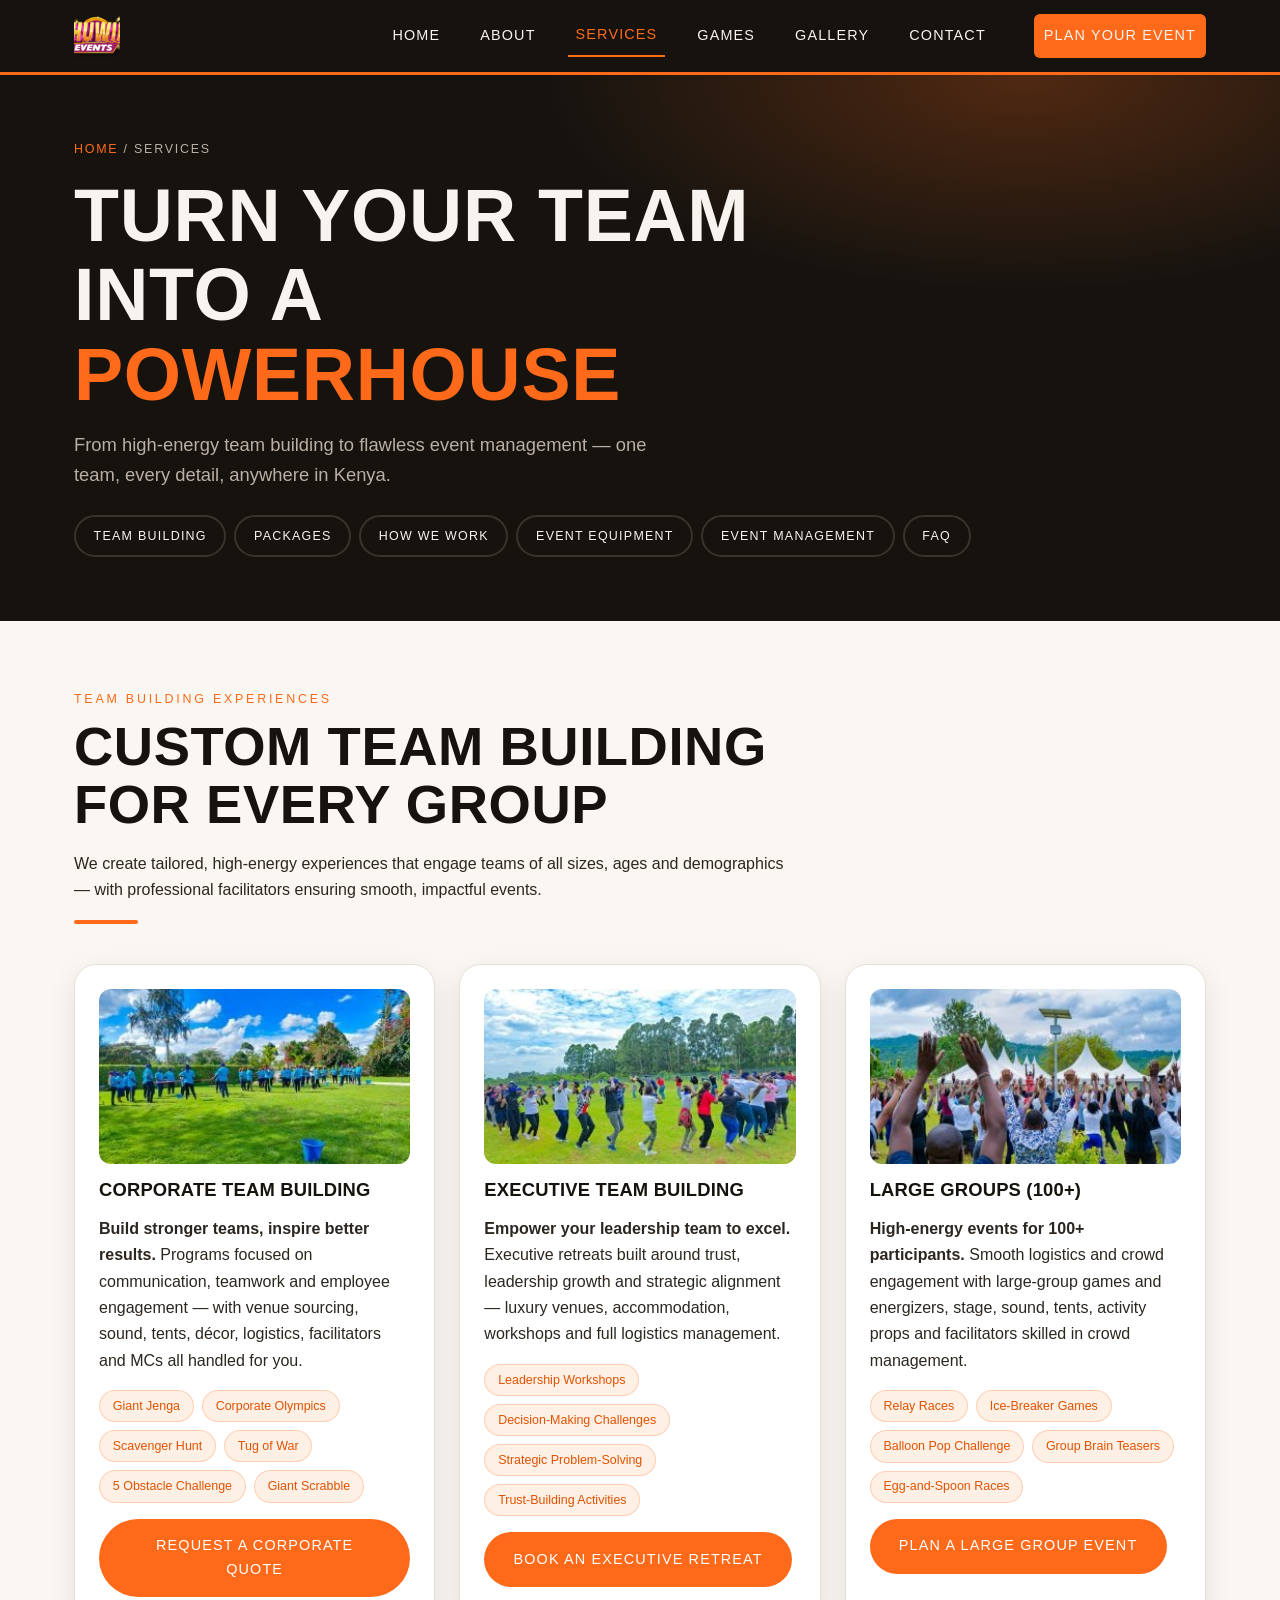
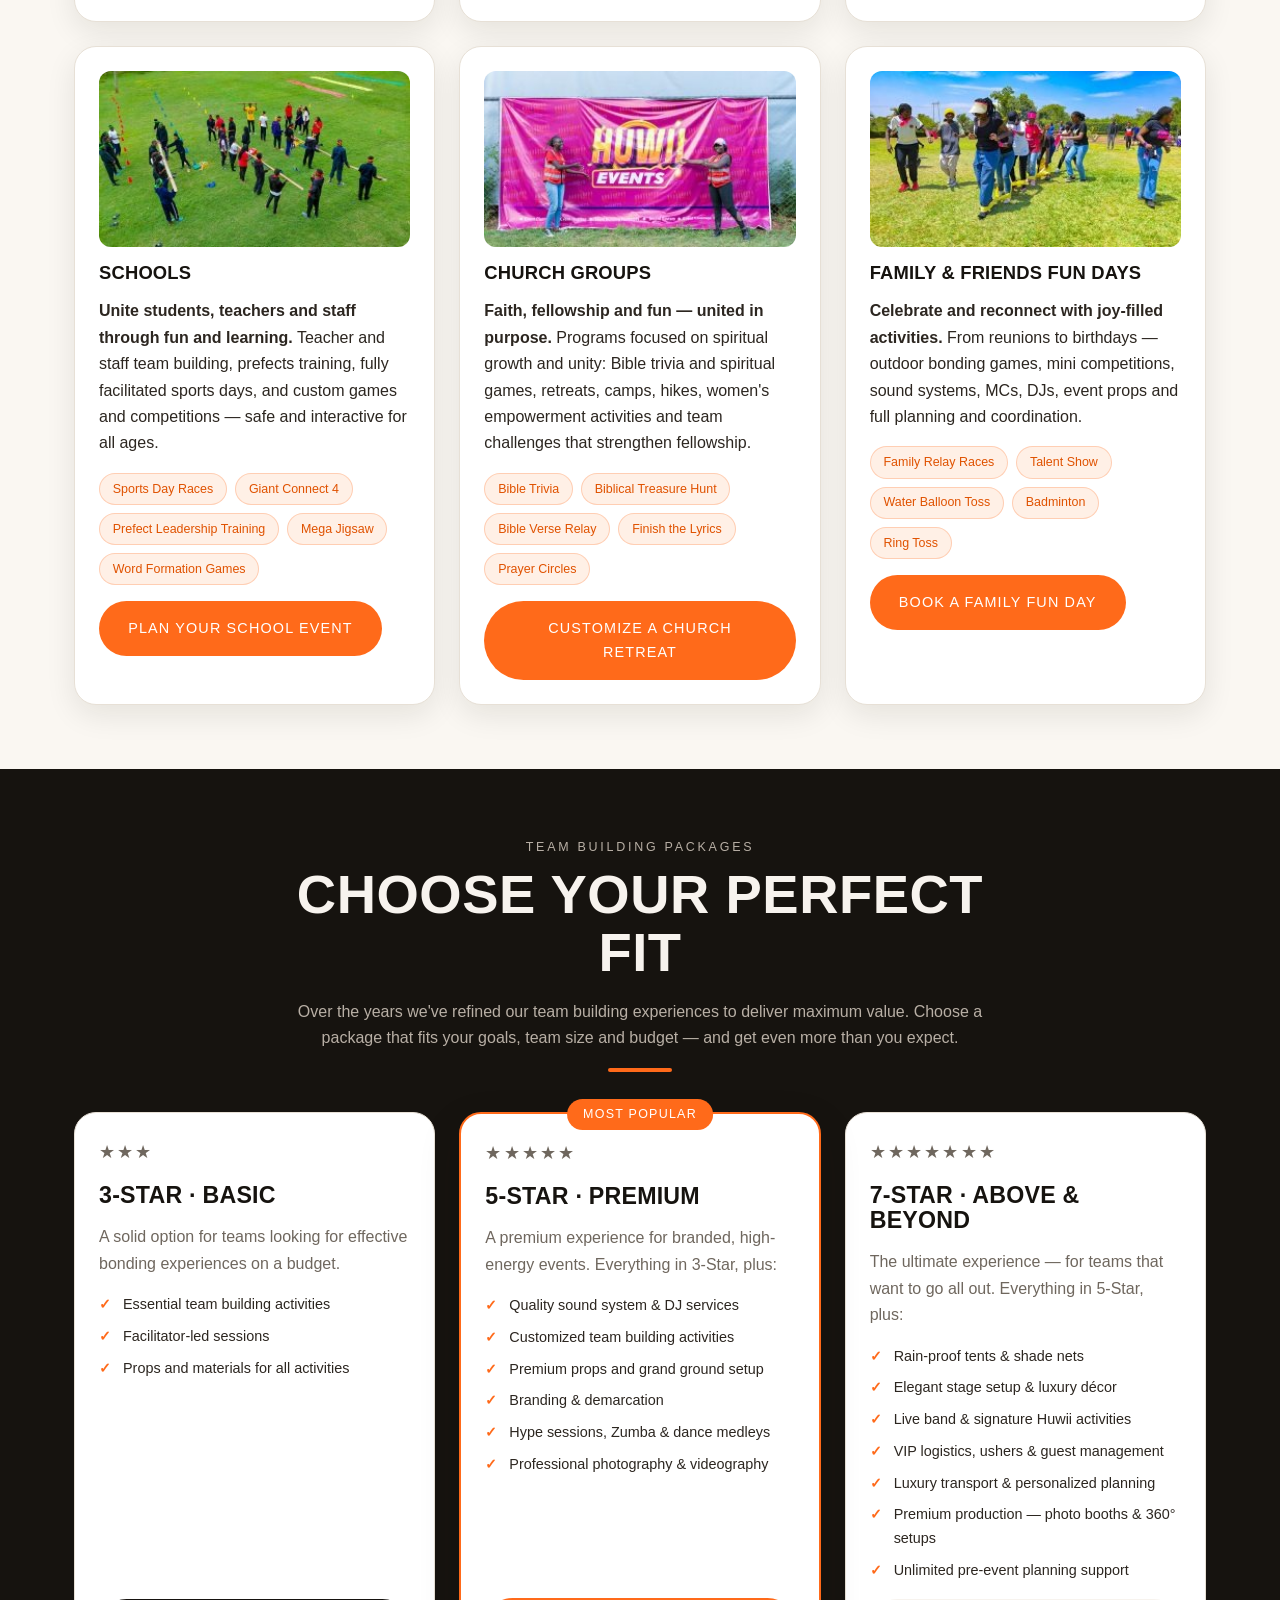
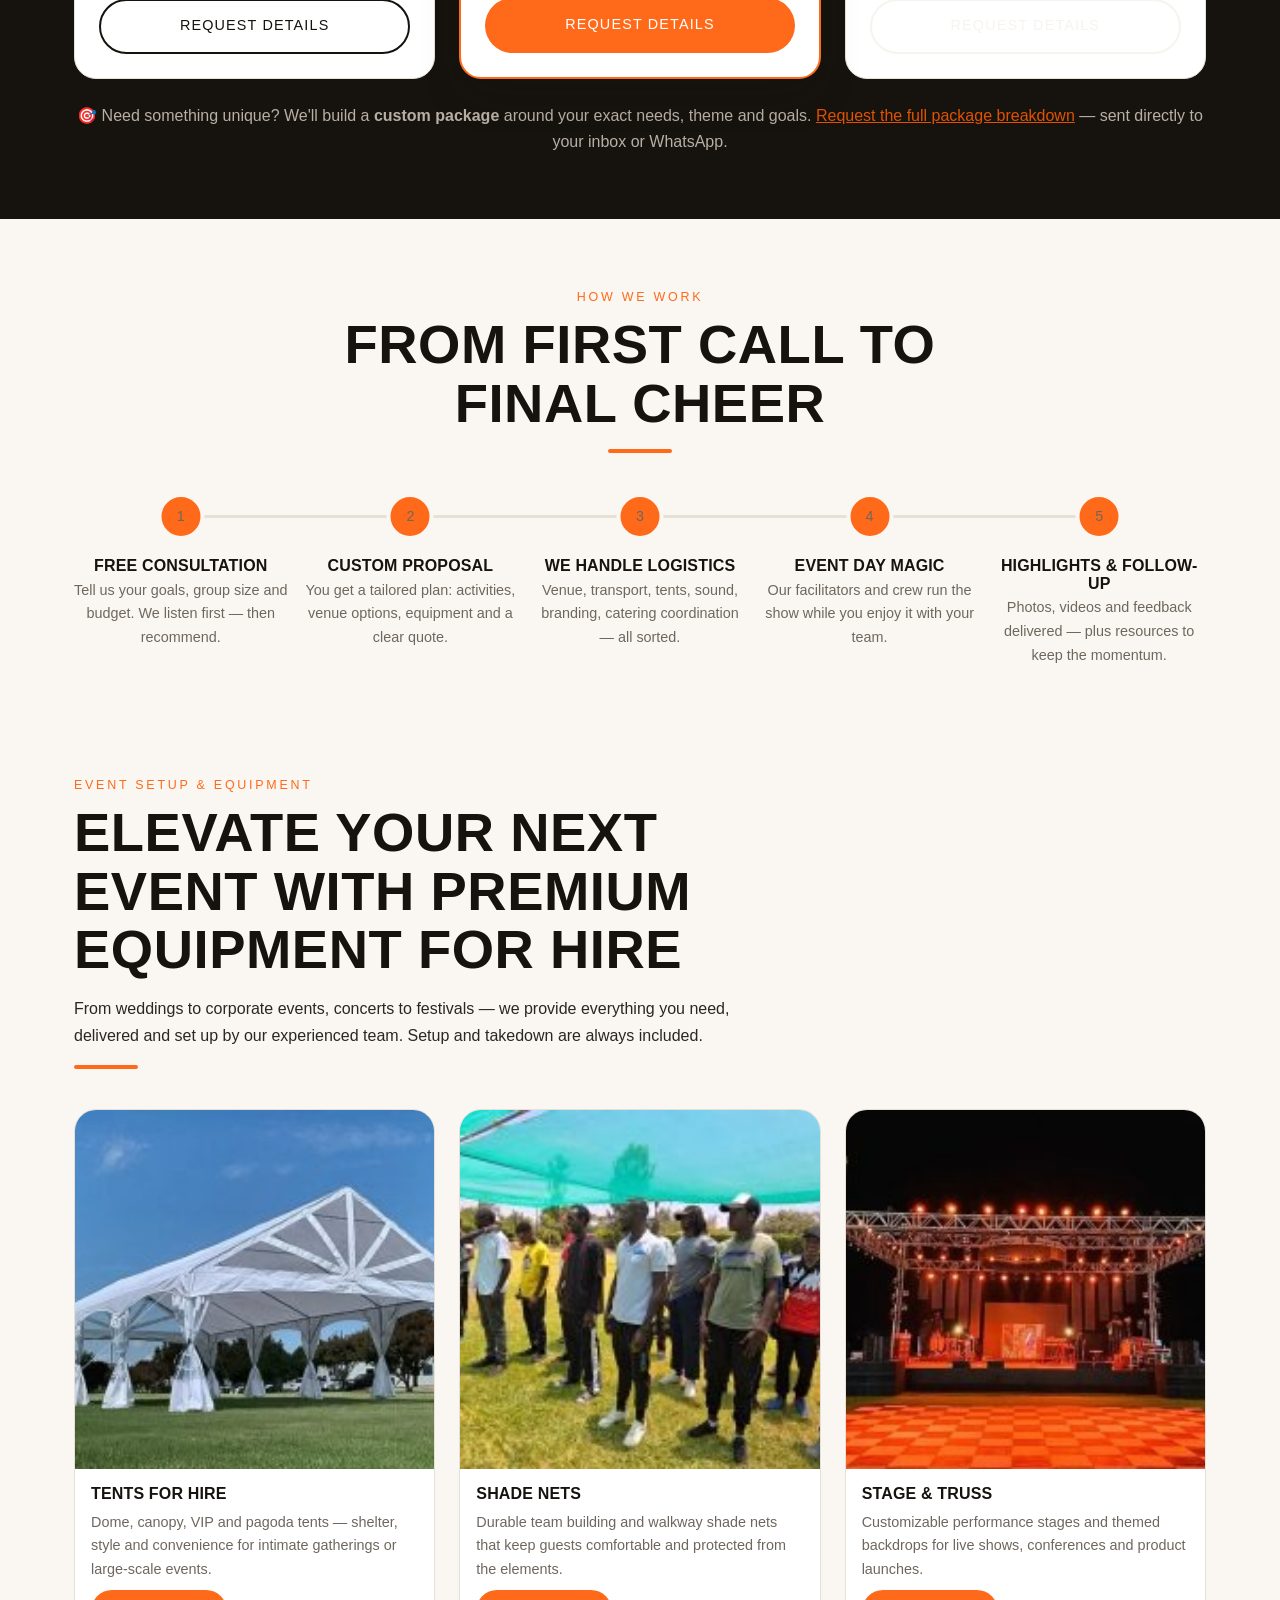
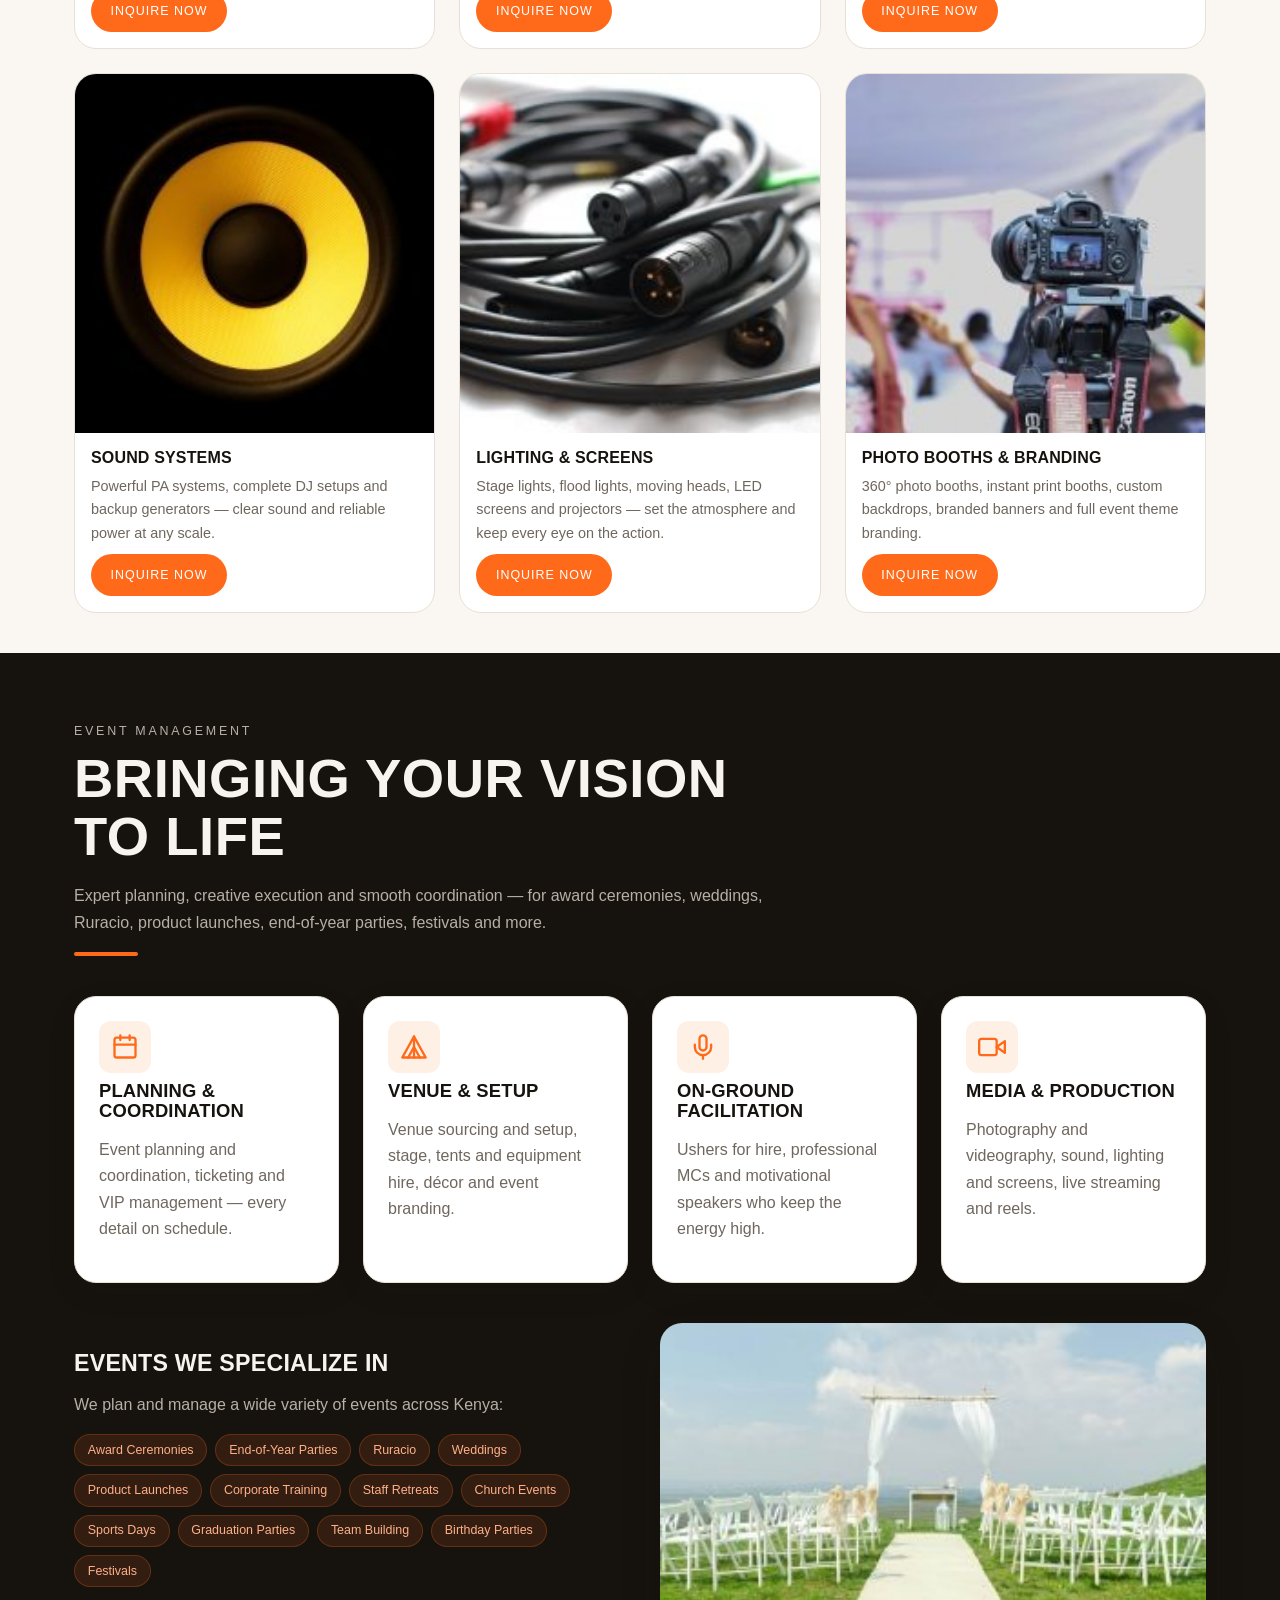
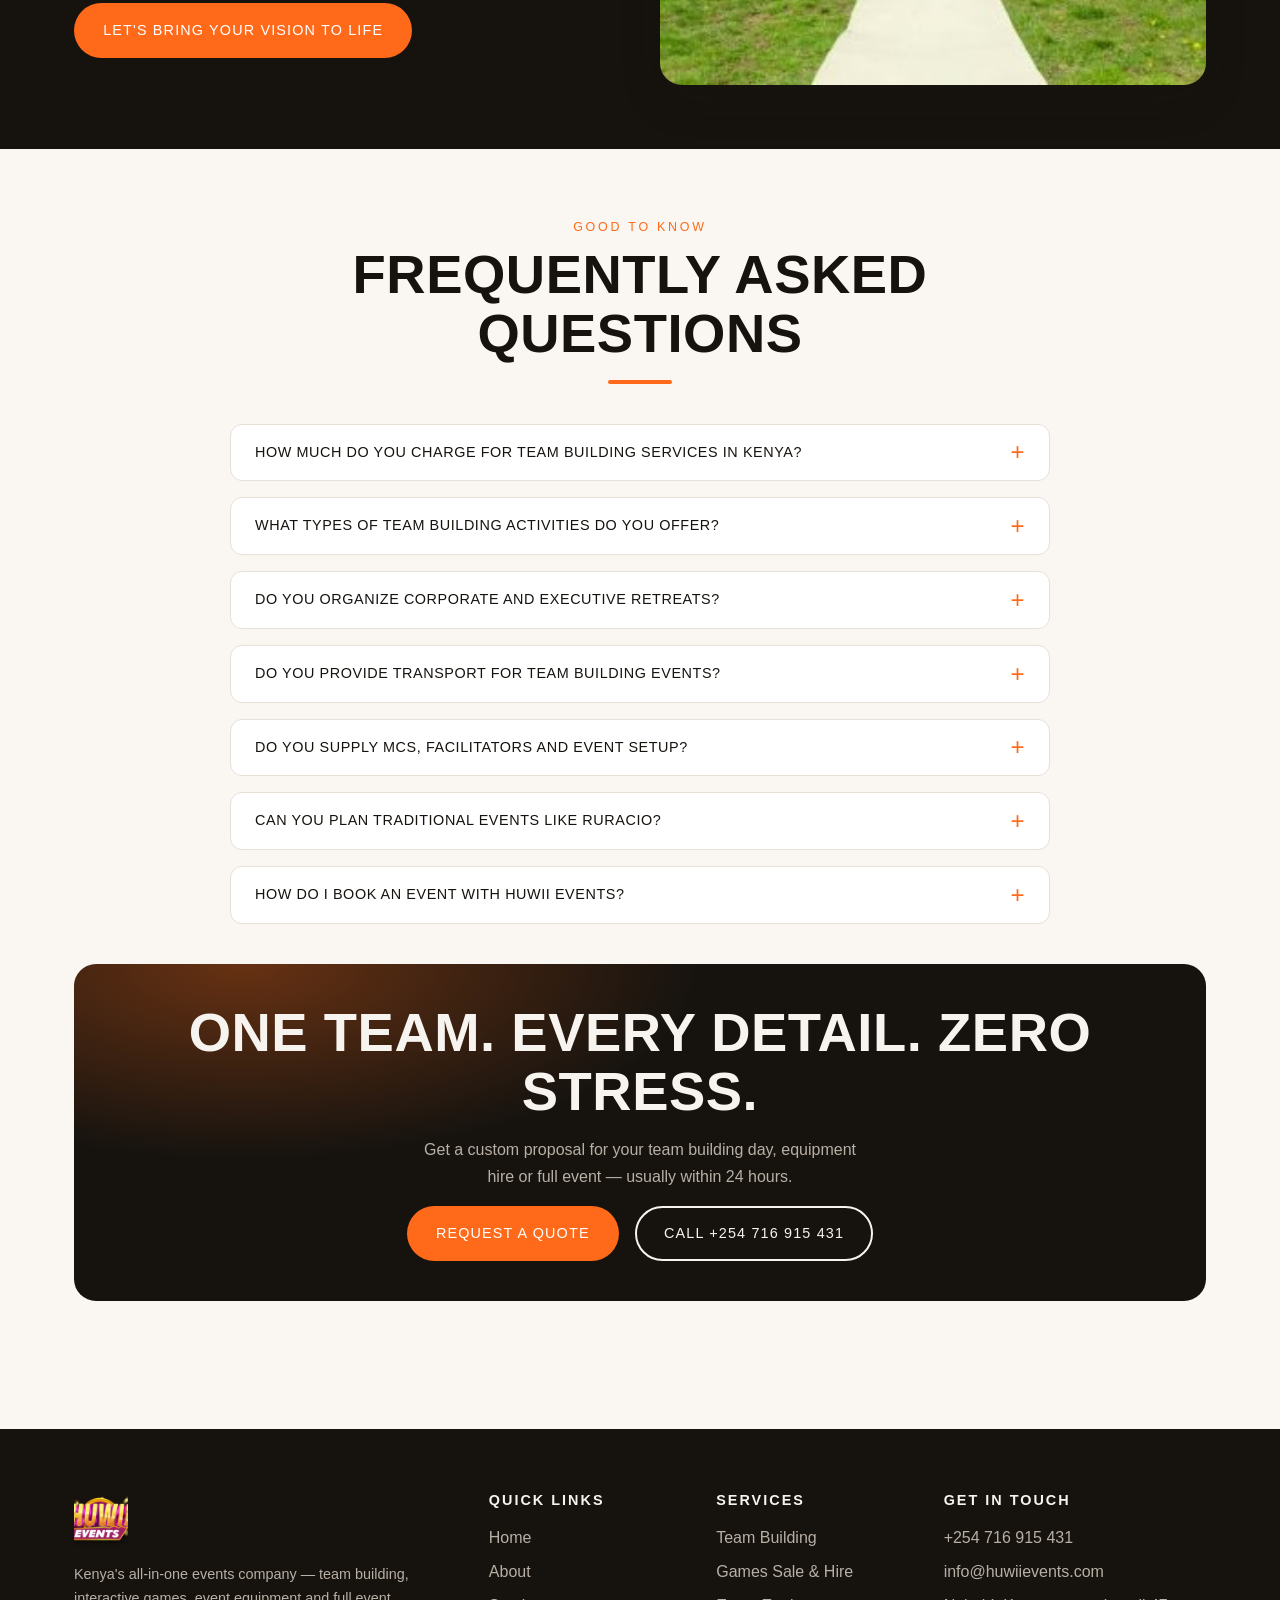
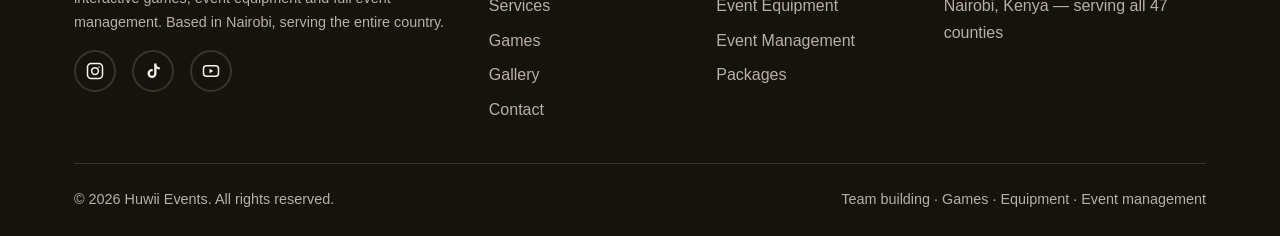
==== commit 4ef64b72: "Polish home service cards and services page - Home: full-poster clickable service cards with minimal" ====
--- a/services.html
+++ b/services.html
@@ -98,9 +98,9 @@
           <span class="underline-accent" aria-hidden="true"></span>
         </div>
 
-        <div class="grid grid--2">
-          <article class="card">
-            <img src="assets/imgi_56_Corporate-team-building-Huwii-Events-300x169.jpg" alt="Corporate team building session run by Huwii Events" loading="lazy" width="300" height="169" style="border-radius: var(--radius-md); width: 100%; aspect-ratio: 16/9; object-fit: cover;">
+        <div class="grid grid--3">
+          <article class="card">
+            <img src="assets/imgi_56_Corporate-team-building-Huwii-Events-300x169.jpg" alt="Corporate team building session run by Huwii Events" loading="lazy" width="300" height="169" class="card__cover">
             <h3>Corporate Team Building</h3>
             <p><strong>Build stronger teams, inspire better results.</strong> Programs focused on communication, teamwork and employee engagement — with venue sourcing, sound, tents, décor, logistics, facilitators and MCs all handled for you.</p>
             <ul class="chip-row">
@@ -115,7 +115,7 @@
           </article>
 
           <article class="card">
-            <img src="assets/imgi_227_nhotels-300x200.jpg" alt="Premium retreat venue for executive team building" loading="lazy" width="300" height="200" style="border-radius: var(--radius-md); width: 100%; aspect-ratio: 16/9; object-fit: cover;">
+            <img src="assets/imgi_224_Huwii-Events-Team-Building-123315-1-300x169.jpg" alt="Huwii Events facilitator guiding an executive leadership team activity" loading="lazy" width="300" height="169" class="card__cover">
             <h3>Executive Team Building</h3>
             <p><strong>Empower your leadership team to excel.</strong> Executive retreats built around trust, leadership growth and strategic alignment — luxury venues, accommodation, workshops and full logistics management.</p>
             <ul class="chip-row">
@@ -128,7 +128,7 @@
           </article>
 
           <article class="card">
-            <img src="assets/imgi_53_Large-crowds-teambuilding-huwii-events-2-300x169.jpg" alt="Huwii Events managing a large group team building event with over 100 participants" loading="lazy" width="300" height="169" style="border-radius: var(--radius-md); width: 100%; aspect-ratio: 16/9; object-fit: cover;">
+            <img src="assets/imgi_53_Large-crowds-teambuilding-huwii-events-2-300x169.jpg" alt="Huwii Events managing a large group team building event with over 100 participants" loading="lazy" width="300" height="169" class="card__cover">
             <h3>Large Groups (100+)</h3>
             <p><strong>High-energy events for 100+ participants.</strong> Smooth logistics and crowd engagement with large-group games and energizers, stage, sound, tents, activity props and facilitators skilled in crowd management.</p>
             <ul class="chip-row">
@@ -142,7 +142,7 @@
           </article>
 
           <article class="card">
-            <img src="assets/imgi_52_Schools-Team-Building-Huwii-Events-300x169.jpg" alt="School students at a fully facilitated Huwii Events sports day" loading="lazy" width="300" height="169" style="border-radius: var(--radius-md); width: 100%; aspect-ratio: 16/9; object-fit: cover;">
+            <img src="assets/imgi_52_Schools-Team-Building-Huwii-Events-300x169.jpg" alt="School students at a fully facilitated Huwii Events sports day" loading="lazy" width="300" height="169" class="card__cover">
             <h3>Schools</h3>
             <p><strong>Unite students, teachers and staff through fun and learning.</strong> Teacher and staff team building, prefects training, fully facilitated sports days, and custom games and competitions — safe and interactive for all ages.</p>
             <ul class="chip-row">
@@ -156,7 +156,7 @@
           </article>
 
           <article class="card">
-            <img src="assets/imgi_229_mama-300x200.jpg" alt="Church group gathering organized by Huwii Events" loading="lazy" width="300" height="200" style="border-radius: var(--radius-md); width: 100%; aspect-ratio: 16/9; object-fit: cover;">
+            <img src="assets/imgi_223_Team-Building-Huuwi-Events-1-300x169.jpg" alt="Church group enjoying a Huwii Events fellowship team building day" loading="lazy" width="300" height="169" class="card__cover">
             <h3>Church Groups</h3>
             <p><strong>Faith, fellowship and fun — united in purpose.</strong> Programs focused on spiritual growth and unity: Bible trivia and spiritual games, retreats, camps, hikes, women's empowerment activities and team challenges that strengthen fellowship.</p>
             <ul class="chip-row">
@@ -170,7 +170,7 @@
           </article>
 
           <article class="card">
-            <img src="assets/imgi_54_Family-and-Friends-Huwii-Events-Team-Building-300x169.jpg" alt="Families and friends playing games at a Huwii Events fun day" loading="lazy" width="300" height="169" style="border-radius: var(--radius-md); width: 100%; aspect-ratio: 16/9; object-fit: cover;">
+            <img src="assets/imgi_54_Family-and-Friends-Huwii-Events-Team-Building-300x169.jpg" alt="Families and friends playing games at a Huwii Events fun day" loading="lazy" width="300" height="169" class="card__cover">
             <h3>Family &amp; Friends Fun Days</h3>
             <p><strong>Celebrate and reconnect with joy-filled activities.</strong> From reunions to birthdays — outdoor bonding games, mini competitions, sound systems, MCs, DJs, event props and full planning and coordination.</p>
             <ul class="chip-row">
@@ -208,7 +208,7 @@
             <a class="btn btn--ghost" href="contact.html">Request Details</a>
           </article>
           <article class="tier tier--featured">
-            <p class="tier__flag mb-0">Most Popular</p>
+            <span class="tier__flag">Most Popular</span>
             <p class="tier__stars mb-0" aria-label="5-star package">★★★★★</p>
             <h3>5-Star &middot; Premium</h3>
             <p class="mb-0">A premium experience for branded, high-energy events. Everything in 3-Star, plus:</p>
--- a/styles.css
+++ b/styles.css
@@ -364,60 +364,42 @@
 
 .hero {
   background:
-    radial-gradient(900px 420px at 85% 10%, rgba(255, 106, 26, 0.28), transparent 60%),
-    var(--color-ink);
+    radial-gradient(700px 400px at 82% 8%, rgba(255, 106, 26, 0.32), transparent 65%),
+    linear-gradient(95deg, rgba(18, 15, 12, 0.97) 0%, rgba(18, 15, 12, 0.92) 34%, rgba(18, 15, 12, 0.55) 62%, rgba(18, 15, 12, 0.16) 100%),
+    url("imgi_329_cropped-Huwii-Events-Team-Building-122710.jpg") center right / cover no-repeat;
   color: var(--color-text-invert);
-  overflow: hidden;
-}
-
-.hero__grid {
-  display: grid;
-  gap: var(--space-5);
+}
+
+.hero__content {
+  max-width: 620px;
   padding: var(--space-6) 0;
-  align-items: center;
 }
 
 .hero h1 { color: var(--color-text-invert); }
 
 .hero h1 .accent { color: var(--color-primary); }
 
-.hero__lede { font-size: var(--text-md); max-width: 34ch; color: var(--color-muted-invert); }
-
-.hero__media { position: relative; }
-
-.hero__media img {
-  width: 100%;
-  border-radius: var(--radius-lg);
-  box-shadow: var(--shadow-lift);
-  border: 4px solid rgba(255, 255, 255, 0.08);
-}
-
-.hero__badge {
-  position: absolute;
-  bottom: -1rem;
-  left: -0.5rem;
-  background: var(--color-primary);
-  color: #fff;
-  font-family: var(--font-display);
-  font-size: var(--text-xs);
-  text-transform: uppercase;
-  letter-spacing: 0.1em;
-  padding: 0.7rem 1.1rem;
-  border-radius: var(--radius-md);
-  box-shadow: var(--shadow-lift);
-}
+.hero__lede { font-size: var(--text-md); max-width: 40ch; color: var(--color-muted-invert); }
 
 @media (min-width: 900px) {
-  .hero__grid {
-    grid-template-columns: 1.05fr 0.95fr;
-    padding: var(--space-7) 0;
+  .hero__content { padding: var(--space-7) 0; }
+}
+
+@media (max-width: 899px) {
+  .hero {
+    background:
+      linear-gradient(rgba(18, 15, 12, 0.92), rgba(18, 15, 12, 0.84)),
+      url("imgi_329_cropped-Huwii-Events-Team-Building-122710.jpg") center / cover no-repeat;
   }
 }
 
 /* Audience ticker strip */
 .audience-strip {
-  background: var(--color-primary);
+  background: var(--color-ink-soft);
+  border-top: 1px solid var(--color-line-invert);
+  border-bottom: 1px solid var(--color-line-invert);
   padding: var(--space-3) 0;
+  overflow: hidden;
 }
 
 .audience-strip ul {
@@ -425,10 +407,14 @@
   margin: 0;
   padding: 0 var(--space-4);
   display: flex;
-  flex-wrap: wrap;
-  justify-content: center;
-  gap: var(--space-2) var(--space-5);
-}
+  flex-wrap: nowrap;
+  justify-content: flex-start;
+  gap: var(--space-4);
+  overflow-x: auto;
+  scrollbar-width: none;
+}
+
+.audience-strip ul::-webkit-scrollbar { display: none; }
 
 .audience-strip li {
   display: flex;
@@ -438,10 +424,28 @@
   font-size: var(--text-xs);
   text-transform: uppercase;
   letter-spacing: 0.14em;
-  color: #fff;
-}
-
-.audience-strip svg { width: 20px; height: 20px; }
+  color: var(--color-text-invert);
+  white-space: nowrap;
+}
+
+.audience-strip li + li::before {
+  content: "•";
+  color: var(--color-primary);
+  font-size: 1.1rem;
+  margin-right: var(--space-4);
+}
+
+.audience-strip svg { width: 20px; height: 20px; color: var(--color-muted-invert); }
+
+.audience-strip .dup { display: none; }
+
+@media (min-width: 900px) {
+  .audience-strip ul { justify-content: center; overflow-x: hidden; }
+}
+
+@media (min-width: 1240px) {
+  .audience-strip .dup { display: flex; }
+}
 
 /* ==========================================================================
    Cards & grids
@@ -476,7 +480,27 @@
 
 .card:hover { transform: translateY(-4px); box-shadow: var(--shadow-lift); }
 
-.card h3 { margin-top: var(--space-2); }
+.card h3 { margin-top: var(--space-2); font-size: var(--text-md); }
+
+/* White cards/tiers sitting inside a dark section keep dark, readable text */
+.section--dark .card,
+.section--dark .tier { color: var(--color-text); }
+
+.section--dark .card h3,
+.section--dark .card h4,
+.section--dark .tier h3 { color: var(--color-ink); }
+
+.section--dark .card p,
+.section--dark .tier p { color: var(--color-muted); }
+
+/* Reusable cover image for content cards */
+.card__cover {
+  width: 100%;
+  aspect-ratio: 16 / 9;
+  object-fit: cover;
+  border-radius: var(--radius-md);
+  margin-bottom: var(--space-3);
+}
 
 .card__icon {
   width: 52px;
@@ -498,10 +522,61 @@
   text-decoration: none;
 }
 
-/* Service pillar cards (home) */
-.pillar-card { display: flex; flex-direction: column; gap: var(--space-2); }
-
-.pillar-card .btn { align-self: flex-start; margin-top: auto; }
+/* Service pillar cards (home) — full poster, whole card clickable */
+.pillar-card {
+  display: flex;
+  flex-direction: column;
+  gap: var(--space-3);
+  overflow: hidden;
+  padding: 0 var(--space-3) var(--space-4);
+  text-decoration: none;
+  color: var(--color-ink);
+}
+
+.pillar-card__media {
+  margin: 0 calc(var(--space-3) * -1) 0;
+  aspect-ratio: 3 / 4;
+  overflow: hidden;
+  background: var(--color-ink);
+}
+
+.pillar-card__media img {
+  width: 100%;
+  height: 100%;
+  object-fit: cover;
+}
+
+.pillar-card__title {
+  font-family: var(--font-display);
+  font-size: clamp(0.85rem, 2.2vw, 1.1rem);
+  text-transform: uppercase;
+  line-height: 1.15;
+  margin: 0;
+  color: var(--color-ink);
+  hyphens: none;
+}
+
+.pillar-card__more {
+  display: inline-flex;
+  align-items: center;
+  gap: var(--space-2);
+  margin-top: auto;
+  font-family: var(--font-display);
+  font-size: var(--text-xs);
+  text-transform: uppercase;
+  letter-spacing: 0.12em;
+  color: var(--color-primary-dark);
+}
+
+.pillar-card__more svg {
+  width: 15px;
+  height: 15px;
+  transition: transform 0.15s ease;
+}
+
+.pillar-card:hover { color: var(--color-ink); }
+.pillar-card:hover .pillar-card__more { color: var(--color-primary); }
+.pillar-card:hover .pillar-card__more svg { transform: translateX(4px); }
 
 /* Product / game cards */
 .product-card {
